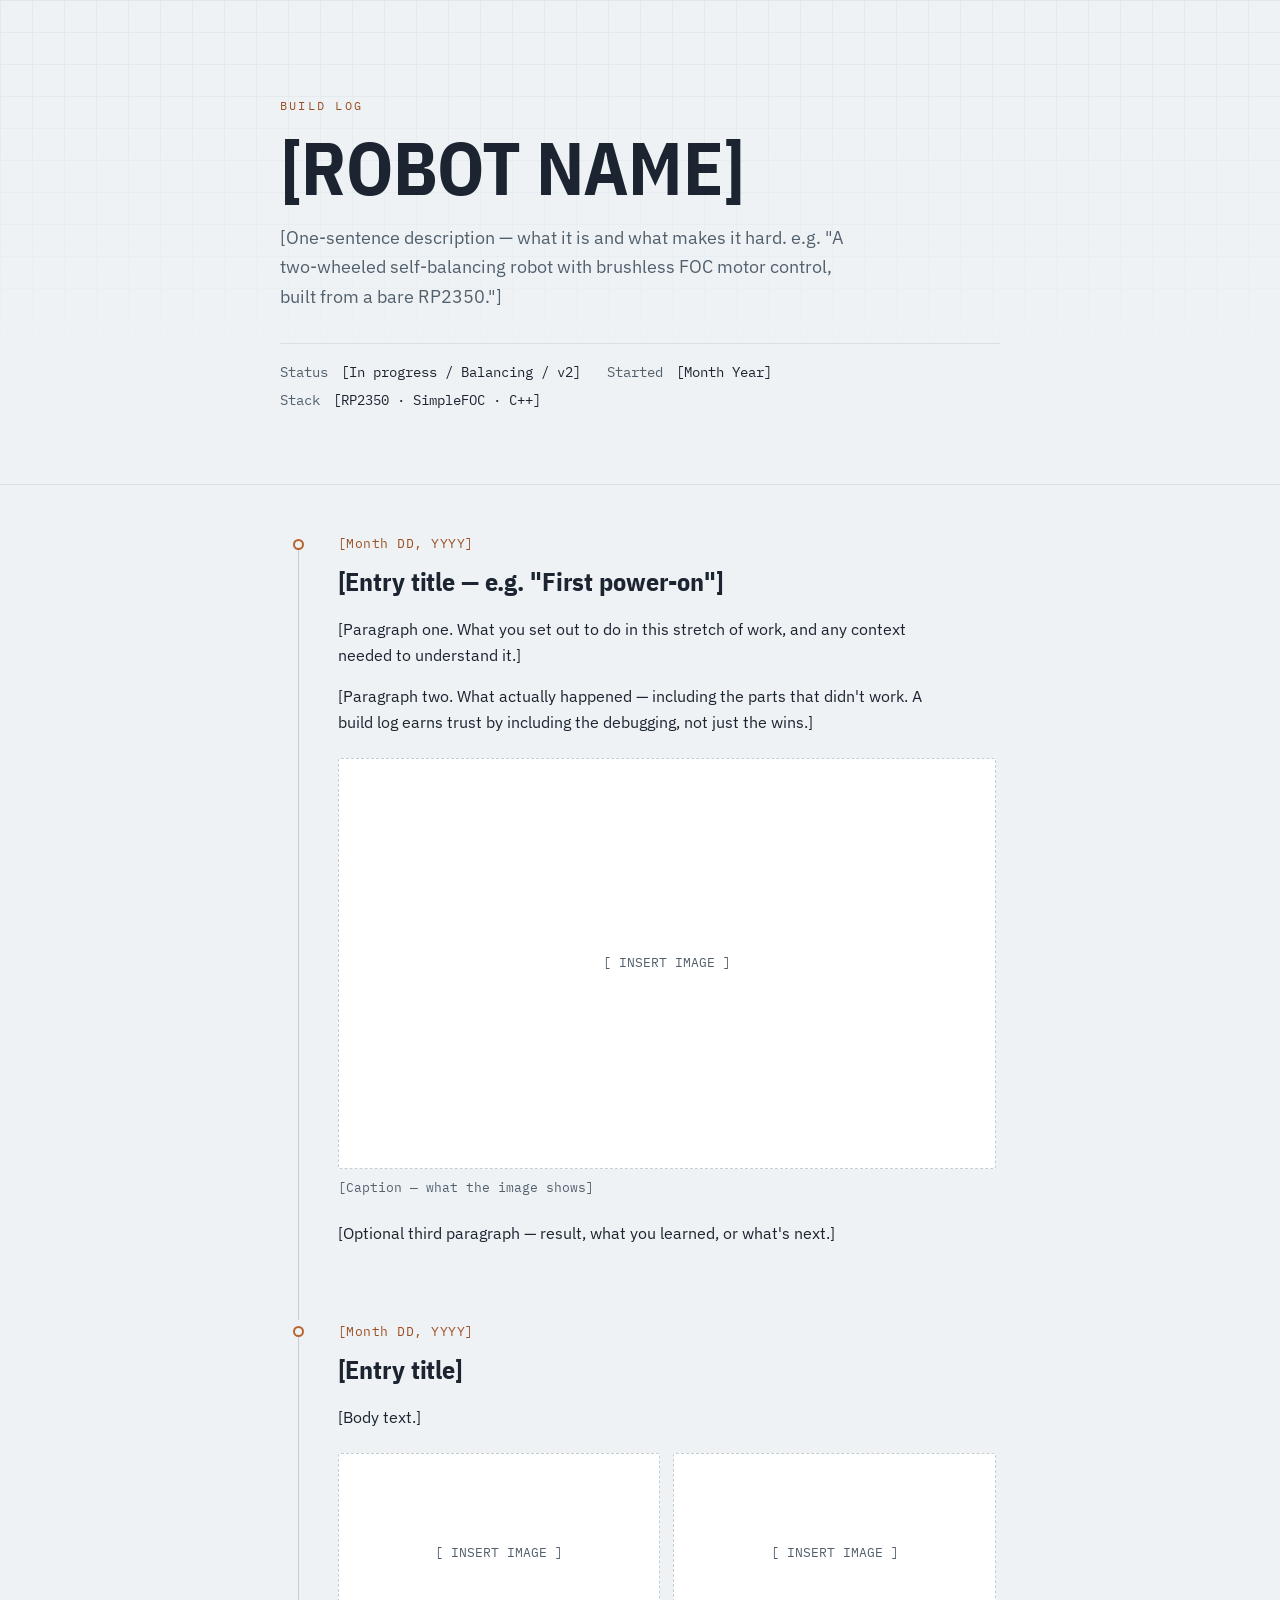
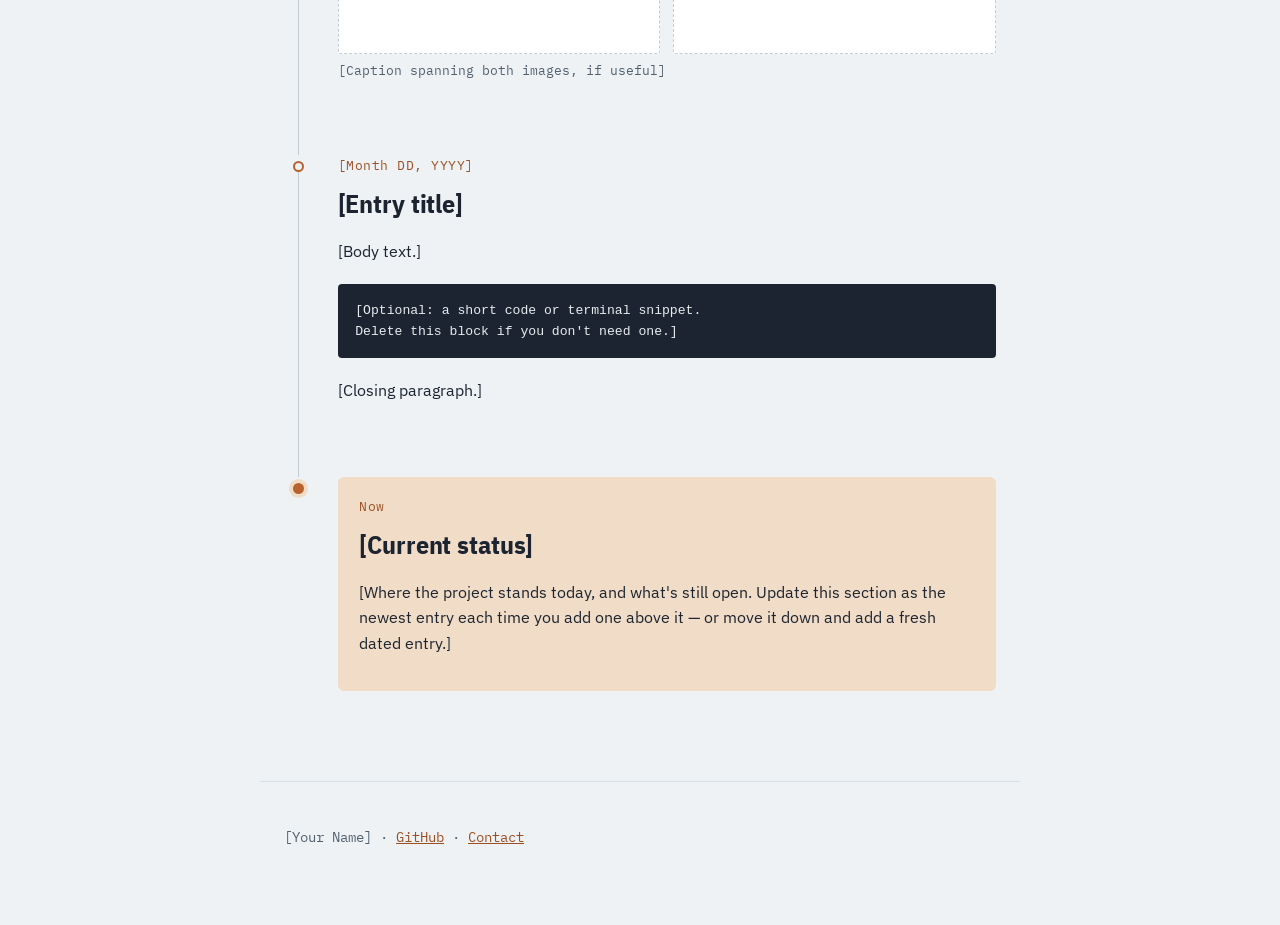
==== index.html @ 58d232af "initial commit" ====
<!DOCTYPE html>
<html lang="en">
<head>
<meta charset="UTF-8">
<meta name="viewport" content="width=device-width, initial-scale=1.0">
<title>[Robot Name] — Build Log</title>
<meta name="description" content="A build log of [Robot Name], a [one-line description of the robot].">
<link rel="preconnect" href="https://fonts.googleapis.com">
<link rel="preconnect" href="https://fonts.gstatic.com" crossorigin>
<link href="https://fonts.googleapis.com/css2?family=IBM+Plex+Mono:wght@400;500;600&family=IBM+Plex+Sans:wght@400;500;600;700&family=IBM+Plex+Sans+Condensed:wght@600;700&display=swap" rel="stylesheet">
<link rel="stylesheet" href="style.css">
</head>
<body>

  <header class="hero">
    <div class="hero-grid" aria-hidden="true"></div>
    <div class="hero-inner">
      <p class="eyebrow">build log</p>
      <h1 class="hero-title">[ROBOT NAME]</h1>
      <p class="hero-sub">[One-sentence description — what it is and what makes it hard. e.g. "A two-wheeled self-balancing robot with brushless FOC motor control, built from a bare RP2350."]</p>
      <div class="hero-meta">
        <span><span class="meta-label">Status</span> [In progress / Balancing / v2]</span>
        <span><span class="meta-label">Started</span> [Month Year]</span>
        <span><span class="meta-label">Stack</span> [RP2350 · SimpleFOC · C++]</span>
      </div>
    </div>
  </header>

  <main class="timeline" id="log">

    <!-- ============================================= -->
    <!-- ENTRY TEMPLATE — copy this whole <section> block
         for each new log entry, then edit the contents. -->
    <!-- ============================================= -->

    <section class="entry">
      <div class="entry-rail" aria-hidden="true">
        <span class="entry-node"></span>
      </div>
      <div class="entry-body">
        <p class="entry-date">[Month DD, YYYY]</p>
        <h2 class="entry-title">[Entry title — e.g. "First power-on"]</h2>

        <div class="entry-text">
          <p>[Paragraph one. What you set out to do in this stretch of work, and any context needed to understand it.]</p>
          <p>[Paragraph two. What actually happened — including the parts that didn't work. A build log earns trust by including the debugging, not just the wins.]</p>
        </div>

        <figure class="entry-figure">
          <div class="img-placeholder">[ INSERT IMAGE ]</div>
          <figcaption>[Caption — what the image shows]</figcaption>
        </figure>

        <div class="entry-text">
          <p>[Optional third paragraph — result, what you learned, or what's next.]</p>
        </div>
      </div>
    </section>

    <section class="entry">
      <div class="entry-rail" aria-hidden="true">
        <span class="entry-node"></span>
      </div>
      <div class="entry-body">
        <p class="entry-date">[Month DD, YYYY]</p>
        <h2 class="entry-title">[Entry title]</h2>

        <div class="entry-text">
          <p>[Body text.]</p>
        </div>

        <figure class="entry-figure entry-figure-pair">
          <div class="img-placeholder">[ INSERT IMAGE ]</div>
          <div class="img-placeholder">[ INSERT IMAGE ]</div>
        </figure>
        <p class="pair-caption">[Caption spanning both images, if useful]</p>
      </div>
    </section>

    <section class="entry">
      <div class="entry-rail" aria-hidden="true">
        <span class="entry-node"></span>
      </div>
      <div class="entry-body">
        <p class="entry-date">[Month DD, YYYY]</p>
        <h2 class="entry-title">[Entry title]</h2>

        <div class="entry-text">
          <p>[Body text.]</p>
        </div>

        <pre class="entry-code"><code>[Optional: a short code or terminal snippet.
Delete this block if you don't need one.]</code></pre>

        <div class="entry-text">
          <p>[Closing paragraph.]</p>
        </div>
      </div>
    </section>

    <!-- ===== end of entry template — add more sections above this line ===== -->

    <section class="entry entry-current">
      <div class="entry-rail" aria-hidden="true">
        <span class="entry-node entry-node-current"></span>
      </div>
      <div class="entry-body">
        <p class="entry-date">Now</p>
        <h2 class="entry-title">[Current status]</h2>
        <div class="entry-text">
          <p>[Where the project stands today, and what's still open. Update this section as the newest entry each time you add one above it — or move it down and add a fresh dated entry.]</p>
        </div>
      </div>
    </section>

  </main>

  <footer class="site-footer">
    <p>[Your Name] · <a href="https://github.com/[yourusername]">GitHub</a> · <a href="mailto:you@email.com">Contact</a></p>
  </footer>
</body>
</html>
---- style.css ----
/* ---------- tokens ---------- */
:root {
  --paper: #EEF2F5;
  --paper-line: #D7E0E6;
  --ink: #1B2430;
  --ink-soft: #52606D;
  --copper: #B8632F;
  --copper-strong: #9C4F22;
  --copper-tint: #F1DCC7;
  --rail: #C3CDD4;
  --white: #FFFFFF;

  --font-mono: 'IBM Plex Mono', ui-monospace, monospace;
  --font-sans: 'IBM Plex Sans', -apple-system, sans-serif;
  --font-display: 'IBM Plex Sans Condensed', 'IBM Plex Sans', sans-serif;
}

* { box-sizing: border-box; }

html { scroll-behavior: smooth; }

body {
  margin: 0;
  background: var(--paper);
  color: var(--ink);
  font-family: var(--font-sans);
  line-height: 1.6;
  -webkit-font-smoothing: antialiased;
}

a { color: var(--copper-strong); }
a:hover { color: var(--copper); }
a:focus-visible, button:focus-visible {
  outline: 2px solid var(--copper);
  outline-offset: 2px;
}

/* ---------- hero ---------- */

.hero {
  position: relative;
  padding: 6rem 1.5rem 4.5rem;
  overflow: hidden;
  border-bottom: 1px solid var(--paper-line);
}

.hero-grid {
  position: absolute;
  inset: 0;
  background-image:
    linear-gradient(var(--paper-line) 1px, transparent 1px),
    linear-gradient(90deg, var(--paper-line) 1px, transparent 1px);
  background-size: 32px 32px;
  opacity: 0.55;
  mask-image: linear-gradient(to bottom, black, transparent 85%);
}

.hero-inner {
  position: relative;
  max-width: 720px;
  margin: 0 auto;
}

.eyebrow {
  font-family: var(--font-mono);
  font-size: 0.78rem;
  letter-spacing: 0.18em;
  text-transform: uppercase;
  color: var(--copper-strong);
  margin: 0 0 0.9rem;
}

.hero-title {
  font-family: var(--font-display);
  font-weight: 700;
  font-size: clamp(2.6rem, 7vw, 4.6rem);
  letter-spacing: -0.01em;
  line-height: 1.02;
  margin: 0 0 1.1rem;
}

.hero-sub {
  font-size: 1.15rem;
  color: var(--ink-soft);
  max-width: 52ch;
  margin: 0 0 2rem;
}

.hero-meta {
  display: flex;
  flex-wrap: wrap;
  gap: 0.4rem 1.6rem;
  font-family: var(--font-mono);
  font-size: 0.85rem;
  color: var(--ink);
  border-top: 1px solid var(--paper-line);
  padding-top: 1.1rem;
}

.meta-label {
  color: var(--ink-soft);
  margin-right: 0.4em;
}

/* ---------- timeline ---------- */

.timeline {
  max-width: 760px;
  margin: 0 auto;
  padding: 3rem 1.5rem 2rem;
  position: relative;
}

.entry {
  position: relative;
  display: grid;
  grid-template-columns: 28px 1fr;
  gap: 0 1.6rem;
  padding-bottom: 3.6rem;
}

.entry-rail {
  position: relative;
  display: flex;
  justify-content: center;
}

.entry-rail::before {
  content: "";
  position: absolute;
  top: 8px;
  bottom: -3.6rem;
  width: 1px;
  background: var(--rail);
}

.entry:last-of-type .entry-rail::before {
  display: none;
}

.entry-node {
  width: 11px;
  height: 11px;
  border-radius: 50%;
  background: var(--paper);
  border: 2px solid var(--copper);
  margin-top: 6px;
  z-index: 1;
}

.entry-node-current {
  background: var(--copper);
  box-shadow: 0 0 0 4px var(--copper-tint);
}

.entry-date {
  font-family: var(--font-mono);
  font-size: 0.8rem;
  color: var(--copper-strong);
  letter-spacing: 0.04em;
  margin: 0.1rem 0 0.35rem;
}

.entry-title {
  font-family: var(--font-display);
  font-weight: 700;
  font-size: 1.65rem;
  margin: 0 0 0.9rem;
  letter-spacing: -0.005em;
}

.entry-text p {
  margin: 0 0 1rem;
  color: var(--ink);
  max-width: 62ch;
}

.entry-figure {
  margin: 1.4rem 0;
}

.entry-figure-pair {
  display: grid;
  grid-template-columns: 1fr 1fr;
  gap: 0.8rem;
  margin-bottom: 0.4rem;
}

.pair-caption {
  font-family: var(--font-mono);
  font-size: 0.8rem;
  color: var(--ink-soft);
  margin: 0 0 1rem;
}

.img-placeholder {
  aspect-ratio: 16 / 10;
  border: 1px dashed var(--rail);
  background: var(--white);
  color: var(--ink-soft);
  display: flex;
  align-items: center;
  justify-content: center;
  font-family: var(--font-mono);
  font-size: 0.8rem;
  border-radius: 3px;
}

figcaption {
  font-family: var(--font-mono);
  font-size: 0.8rem;
  color: var(--ink-soft);
  margin-top: 0.55rem;
}

.entry-code {
  background: var(--ink);
  color: #E8ECEF;
  font-family: var(--font-mono);
  font-size: 0.82rem;
  line-height: 1.55;
  padding: 1rem 1.1rem;
  border-radius: 4px;
  overflow-x: auto;
  margin: 1.2rem 0;
}

/* current/status entry gets a light highlight */
.entry-current .entry-body {
  background: var(--copper-tint);
  border: 1px solid var(--copper-tint);
  border-radius: 6px;
  padding: 1.1rem 1.3rem;
}

.entry-current .entry-title { margin-top: 0; }

/* ---------- footer ---------- */

.site-footer {
  max-width: 760px;
  margin: 0 auto;
  padding: 2rem 1.5rem 4rem;
  font-family: var(--font-mono);
  font-size: 0.85rem;
  color: var(--ink-soft);
  border-top: 1px solid var(--paper-line);
}

/* ---------- responsive ---------- */

@media (max-width: 560px) {
  .hero { padding: 4rem 1.25rem 3rem; }
  .entry { grid-template-columns: 18px 1fr; gap: 0 1rem; }
  .entry-figure-pair { grid-template-columns: 1fr; }
}

/* ---------- reduced motion ---------- */

@media (prefers-reduced-motion: reduce) {
  html { scroll-behavior: auto; }
}
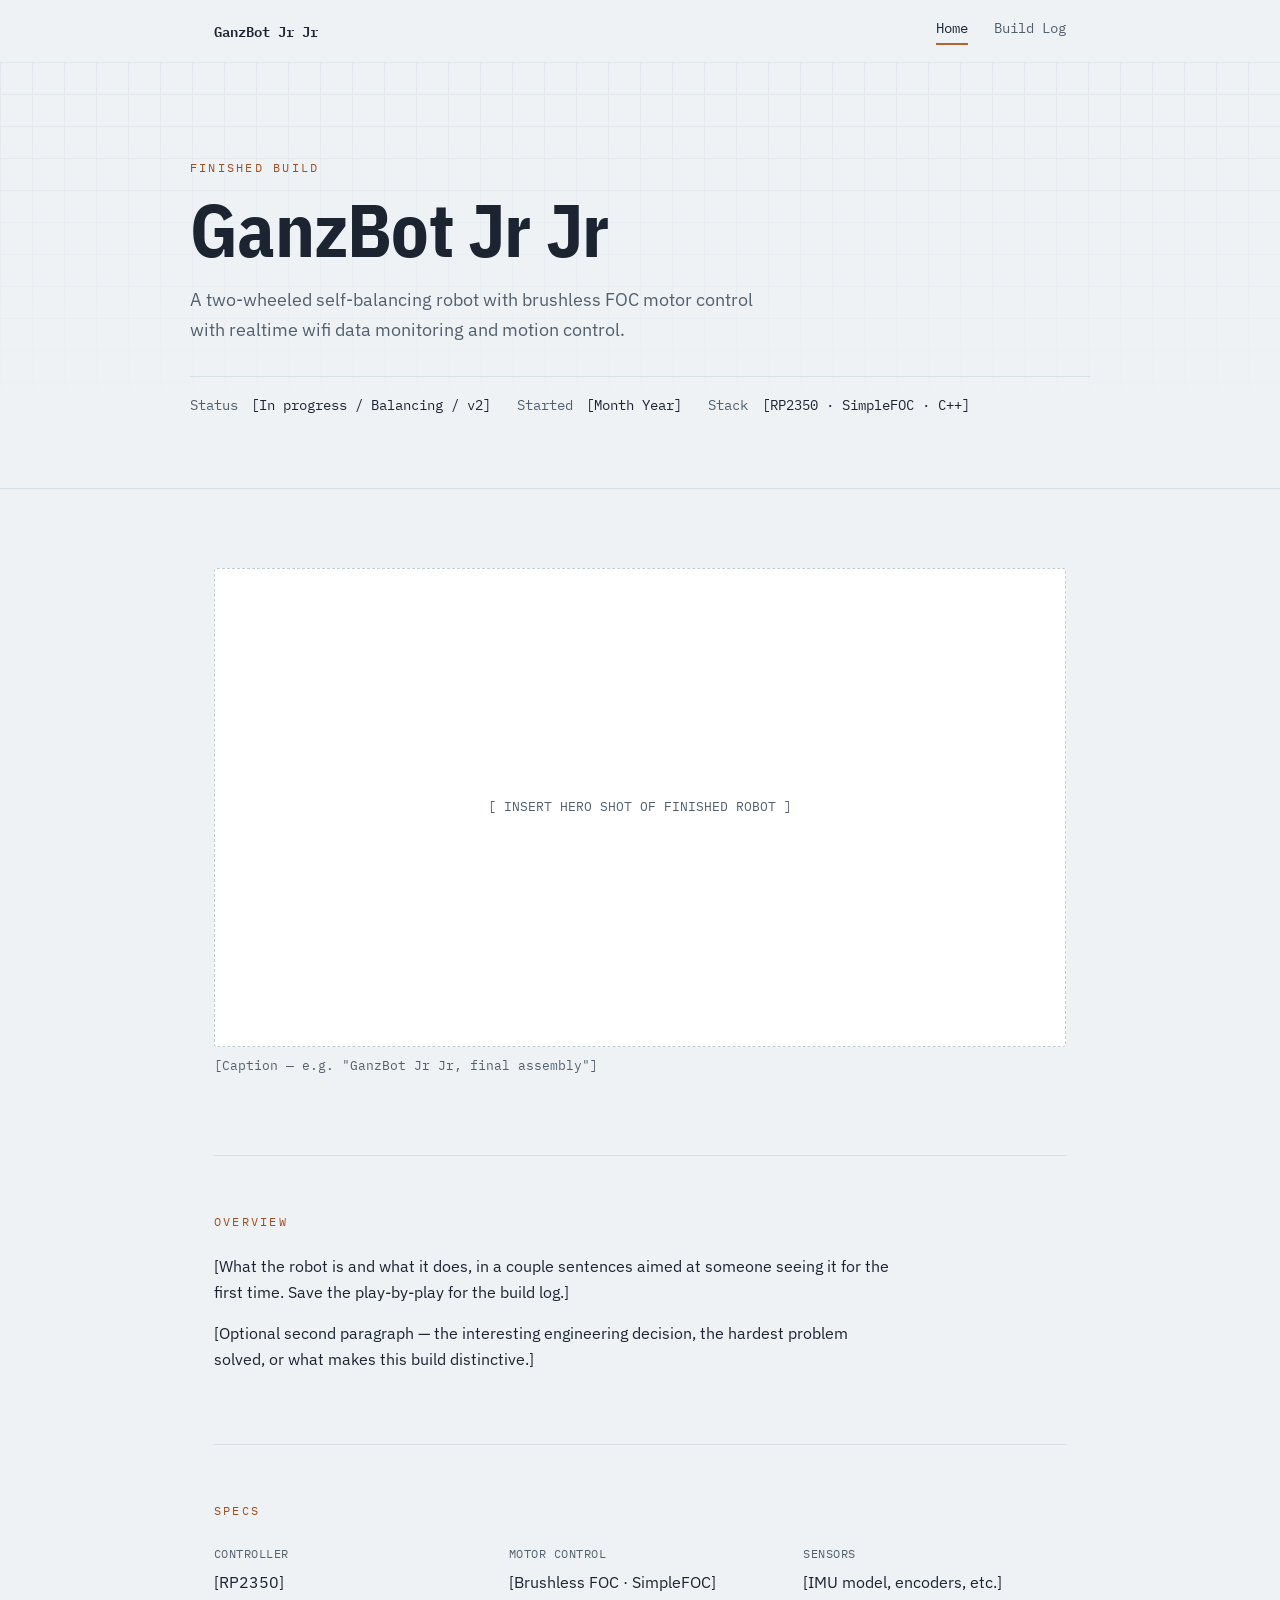
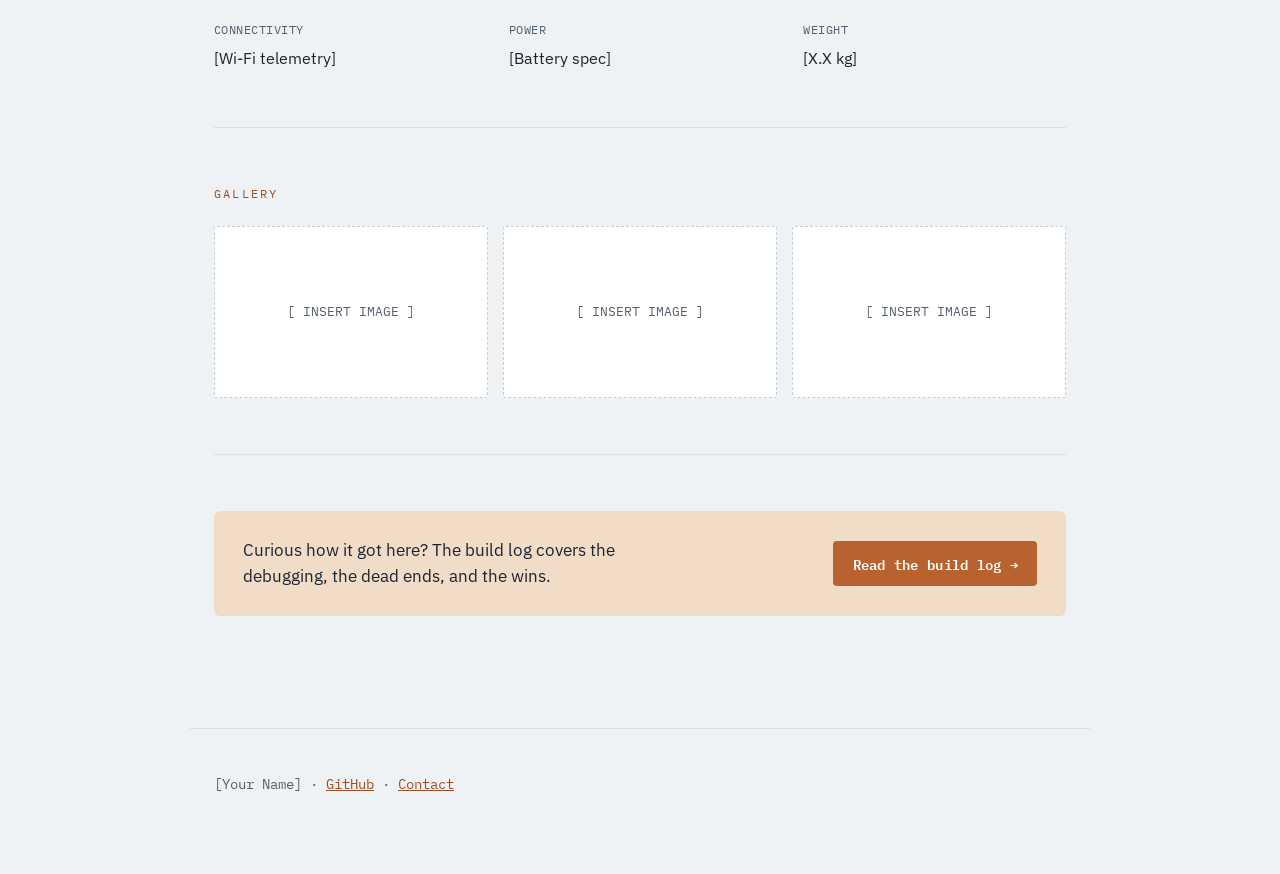
==== commit 87d9e6d5: "two pages" ====
--- a/index.html
+++ b/index.html
@@ -3,8 +3,8 @@
 <head>
 <meta charset="UTF-8">
 <meta name="viewport" content="width=device-width, initial-scale=1.0">
-<title>[Robot Name] — Build Log</title>
-<meta name="description" content="A build log of [Robot Name], a [one-line description of the robot].">
+<title>GanzBot Jr Jr — Portfolio</title>
+<meta name="description" content="GanzBot, a two-wheeled self balancing robot.">
 <link rel="preconnect" href="https://fonts.googleapis.com">
 <link rel="preconnect" href="https://fonts.gstatic.com" crossorigin>
 <link href="https://fonts.googleapis.com/css2?family=IBM+Plex+Mono:wght@400;500;600&family=IBM+Plex+Sans:wght@400;500;600;700&family=IBM+Plex+Sans+Condensed:wght@600;700&display=swap" rel="stylesheet">
@@ -12,12 +12,20 @@
 </head>
 <body>
 
+  <nav class="site-nav">
+    <a class="site-nav-brand" href="index.html">GanzBot Jr Jr</a>
+    <div class="site-nav-links">
+      <a href="index.html" aria-current="page">Home</a>
+      <a href="build-log.html">Build Log</a>
+    </div>
+  </nav>
+
   <header class="hero">
     <div class="hero-grid" aria-hidden="true"></div>
     <div class="hero-inner">
-      <p class="eyebrow">build log</p>
-      <h1 class="hero-title">[ROBOT NAME]</h1>
-      <p class="hero-sub">[One-sentence description — what it is and what makes it hard. e.g. "A two-wheeled self-balancing robot with brushless FOC motor control, built from a bare RP2350."]</p>
+      <p class="eyebrow">finished build</p>
+      <h1 class="hero-title">GanzBot Jr Jr</h1>
+      <p class="hero-sub">A two-wheeled self-balancing robot with brushless FOC motor control with realtime wifi data monitoring and motion control.</p>
       <div class="hero-meta">
         <span><span class="meta-label">Status</span> [In progress / Balancing / v2]</span>
         <span><span class="meta-label">Started</span> [Month Year]</span>
@@ -26,90 +34,66 @@
     </div>
   </header>
 
-  <main class="timeline" id="log">
+  <main class="showcase">
 
-    <!-- ============================================= -->
-    <!-- ENTRY TEMPLATE — copy this whole <section> block
-         for each new log entry, then edit the contents. -->
-    <!-- ============================================= -->
+    <section class="showcase-section">
+      <figure class="entry-figure">
+        <div class="img-placeholder showcase-hero-figure">[ INSERT HERO SHOT OF FINISHED ROBOT ]</div>
+        <figcaption>[Caption — e.g. "GanzBot Jr Jr, final assembly"]</figcaption>
+      </figure>
+    </section>
 
-    <section class="entry">
-      <div class="entry-rail" aria-hidden="true">
-        <span class="entry-node"></span>
-      </div>
-      <div class="entry-body">
-        <p class="entry-date">[Month DD, YYYY]</p>
-        <h2 class="entry-title">[Entry title — e.g. "First power-on"]</h2>
-
-        <div class="entry-text">
-          <p>[Paragraph one. What you set out to do in this stretch of work, and any context needed to understand it.]</p>
-          <p>[Paragraph two. What actually happened — including the parts that didn't work. A build log earns trust by including the debugging, not just the wins.]</p>
-        </div>
-
-        <figure class="entry-figure">
-          <div class="img-placeholder">[ INSERT IMAGE ]</div>
-          <figcaption>[Caption — what the image shows]</figcaption>
-        </figure>
-
-        <div class="entry-text">
-          <p>[Optional third paragraph — result, what you learned, or what's next.]</p>
-        </div>
+    <section class="showcase-section">
+      <p class="showcase-heading">Overview</p>
+      <div class="entry-text">
+        <p>[What the robot is and what it does, in a couple sentences aimed at someone seeing it for the first time. Save the play-by-play for the build log.]</p>
+        <p>[Optional second paragraph — the interesting engineering decision, the hardest problem solved, or what makes this build distinctive.]</p>
       </div>
     </section>
 
-    <section class="entry">
-      <div class="entry-rail" aria-hidden="true">
-        <span class="entry-node"></span>
-      </div>
-      <div class="entry-body">
-        <p class="entry-date">[Month DD, YYYY]</p>
-        <h2 class="entry-title">[Entry title]</h2>
+    <section class="showcase-section">
+      <p class="showcase-heading">Specs</p>
+      <dl class="specs-grid">
+        <div>
+          <dt>Controller</dt>
+          <dd>[RP2350]</dd>
+        </div>
+        <div>
+          <dt>Motor control</dt>
+          <dd>[Brushless FOC · SimpleFOC]</dd>
+        </div>
+        <div>
+          <dt>Sensors</dt>
+          <dd>[IMU model, encoders, etc.]</dd>
+        </div>
+        <div>
+          <dt>Connectivity</dt>
+          <dd>[Wi-Fi telemetry]</dd>
+        </div>
+        <div>
+          <dt>Power</dt>
+          <dd>[Battery spec]</dd>
+        </div>
+        <div>
+          <dt>Weight</dt>
+          <dd>[X.X kg]</dd>
+        </div>
+      </dl>
+    </section>
 
-        <div class="entry-text">
-          <p>[Body text.]</p>
-        </div>
-
-        <figure class="entry-figure entry-figure-pair">
-          <div class="img-placeholder">[ INSERT IMAGE ]</div>
-          <div class="img-placeholder">[ INSERT IMAGE ]</div>
-        </figure>
-        <p class="pair-caption">[Caption spanning both images, if useful]</p>
+    <section class="showcase-section">
+      <p class="showcase-heading">Gallery</p>
+      <div class="gallery-grid">
+        <div class="img-placeholder">[ INSERT IMAGE ]</div>
+        <div class="img-placeholder">[ INSERT IMAGE ]</div>
+        <div class="img-placeholder">[ INSERT IMAGE ]</div>
       </div>
     </section>
 
-    <section class="entry">
-      <div class="entry-rail" aria-hidden="true">
-        <span class="entry-node"></span>
-      </div>
-      <div class="entry-body">
-        <p class="entry-date">[Month DD, YYYY]</p>
-        <h2 class="entry-title">[Entry title]</h2>
-
-        <div class="entry-text">
-          <p>[Body text.]</p>
-        </div>
-
-        <pre class="entry-code"><code>[Optional: a short code or terminal snippet.
-Delete this block if you don't need one.]</code></pre>
-
-        <div class="entry-text">
-          <p>[Closing paragraph.]</p>
-        </div>
-      </div>
-    </section>
-
-    <!-- ===== end of entry template — add more sections above this line ===== -->
-
-    <section class="entry entry-current">
-      <div class="entry-rail" aria-hidden="true">
-        <span class="entry-node entry-node-current"></span>
-      </div>
-      <div class="entry-body">
-        <p class="entry-date">Now</p>
-        <h2 class="entry-title">[Current status]</h2>
-        <div class="entry-text">
-          <p>[Where the project stands today, and what's still open. Update this section as the newest entry each time you add one above it — or move it down and add a fresh dated entry.]</p>
-        </div>
+    <section class="showcase-section">
+      <div class="showcase-cta">
+        <p>Curious how it got here? The build log covers the debugging, the dead ends, and the wins.</p>
+        <a class="cta-button" href="build-log.html">Read the build log →</a>
       </div>
     </section>
 
--- a/style.css
+++ b/style.css
@@ -35,6 +35,45 @@
   outline-offset: 2px;
 }
 
+/* ---------- site nav ---------- */
+
+.site-nav {
+  display: flex;
+  justify-content: space-between;
+  align-items: center;
+  max-width: 900px;
+  margin: 0 auto;
+  padding: 1.1rem 1.5rem;
+  font-family: var(--font-mono);
+  font-size: 0.85rem;
+}
+
+.site-nav-brand {
+  color: var(--ink);
+  font-weight: 600;
+  text-decoration: none;
+}
+.site-nav-brand:hover { color: var(--copper); }
+
+.site-nav-links {
+  display: flex;
+  gap: 1.6rem;
+}
+
+.site-nav-links a {
+  color: var(--ink-soft);
+  text-decoration: none;
+  padding-bottom: 0.2rem;
+  border-bottom: 2px solid transparent;
+}
+
+.site-nav-links a:hover { color: var(--ink); }
+
+.site-nav-links a[aria-current="page"] {
+  color: var(--ink);
+  border-bottom-color: var(--copper);
+}
+
 /* ---------- hero ---------- */
 
 .hero {
@@ -57,7 +96,7 @@
 
 .hero-inner {
   position: relative;
-  max-width: 720px;
+  max-width: 900px;
   margin: 0 auto;
 }
 
@@ -102,10 +141,108 @@
   margin-right: 0.4em;
 }
 
+/* ---------- showcase (landing page) ---------- */
+
+.showcase {
+  max-width: 900px;
+  margin: 0 auto;
+  padding: 3.5rem 1.5rem;
+}
+
+.showcase-section {
+  padding-bottom: 3.5rem;
+}
+
+.showcase-section + .showcase-section {
+  border-top: 1px solid var(--paper-line);
+  padding-top: 3.5rem;
+}
+
+.showcase-heading {
+  font-family: var(--font-mono);
+  font-size: 0.78rem;
+  letter-spacing: 0.18em;
+  text-transform: uppercase;
+  color: var(--copper-strong);
+  margin: 0 0 1.4rem;
+}
+
+.showcase-section .entry-text p { max-width: 68ch; }
+
+.img-placeholder.showcase-hero-figure {
+  aspect-ratio: 16 / 9;
+}
+
+.specs-grid {
+  display: grid;
+  grid-template-columns: repeat(auto-fill, minmax(200px, 1fr));
+  gap: 1.6rem 2rem;
+  margin: 0;
+}
+
+.specs-grid div { min-width: 0; }
+
+.specs-grid dt {
+  font-family: var(--font-mono);
+  font-size: 0.78rem;
+  letter-spacing: 0.04em;
+  text-transform: uppercase;
+  color: var(--ink-soft);
+  margin-bottom: 0.3rem;
+}
+
+.specs-grid dd {
+  margin: 0;
+  font-size: 1.02rem;
+  color: var(--ink);
+}
+
+.gallery-grid {
+  display: grid;
+  grid-template-columns: repeat(auto-fill, minmax(220px, 1fr));
+  gap: 0.9rem;
+}
+
+.showcase-cta {
+  display: flex;
+  align-items: center;
+  justify-content: space-between;
+  flex-wrap: wrap;
+  gap: 1.2rem;
+  background: var(--copper-tint);
+  border-radius: 6px;
+  padding: 1.6rem 1.8rem;
+}
+
+.showcase-cta p {
+  margin: 0;
+  color: var(--ink);
+  font-size: 1.05rem;
+  max-width: 40ch;
+}
+
+.cta-button {
+  display: inline-flex;
+  align-items: center;
+  gap: 0.5rem;
+  background: var(--copper);
+  color: var(--white);
+  text-decoration: none;
+  font-family: var(--font-mono);
+  font-size: 0.85rem;
+  font-weight: 600;
+  letter-spacing: 0.02em;
+  padding: 0.75rem 1.2rem;
+  border-radius: 4px;
+  white-space: nowrap;
+}
+
+.cta-button:hover { background: var(--copper-strong); color: var(--white); }
+
 /* ---------- timeline ---------- */
 
 .timeline {
-  max-width: 760px;
+  max-width: 900px;
   margin: 0 auto;
   padding: 3rem 1.5rem 2rem;
   position: relative;
@@ -238,7 +375,7 @@
 /* ---------- footer ---------- */
 
 .site-footer {
-  max-width: 760px;
+  max-width: 900px;
   margin: 0 auto;
   padding: 2rem 1.5rem 4rem;
   font-family: var(--font-mono);
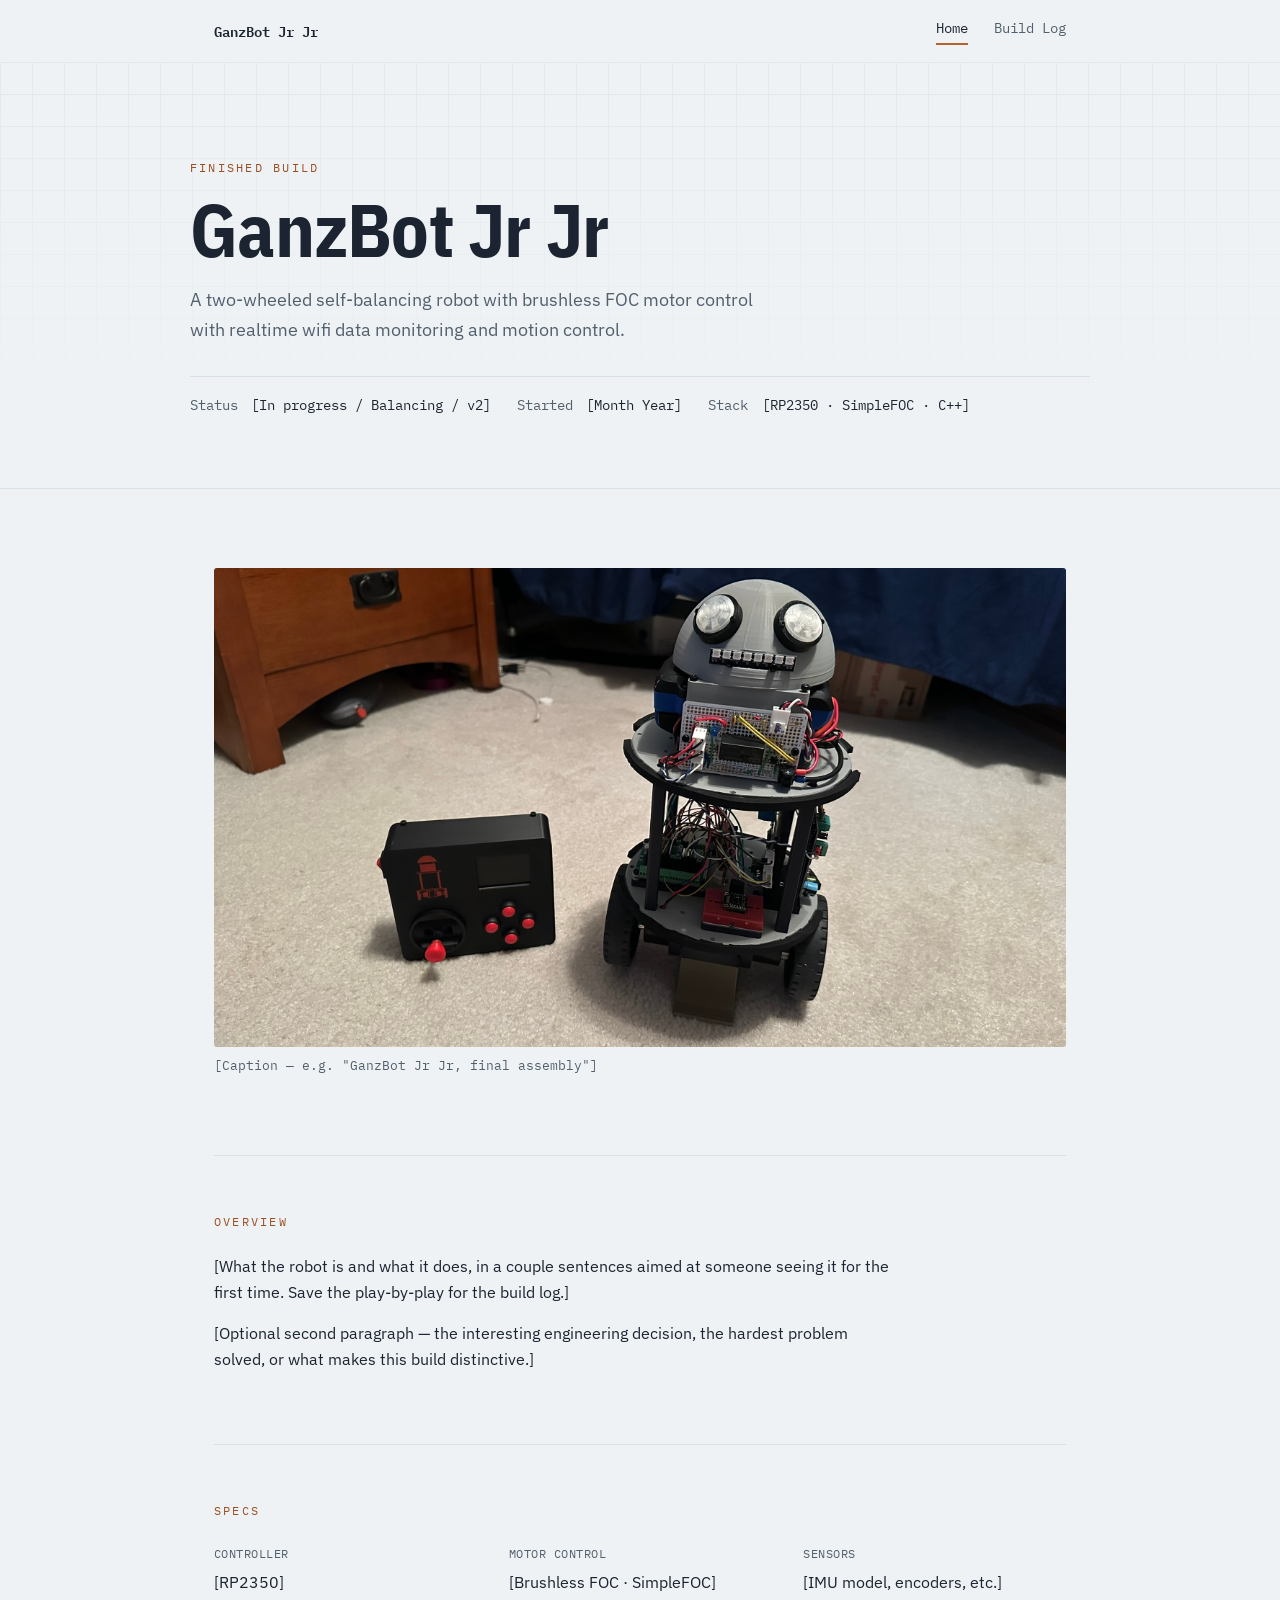
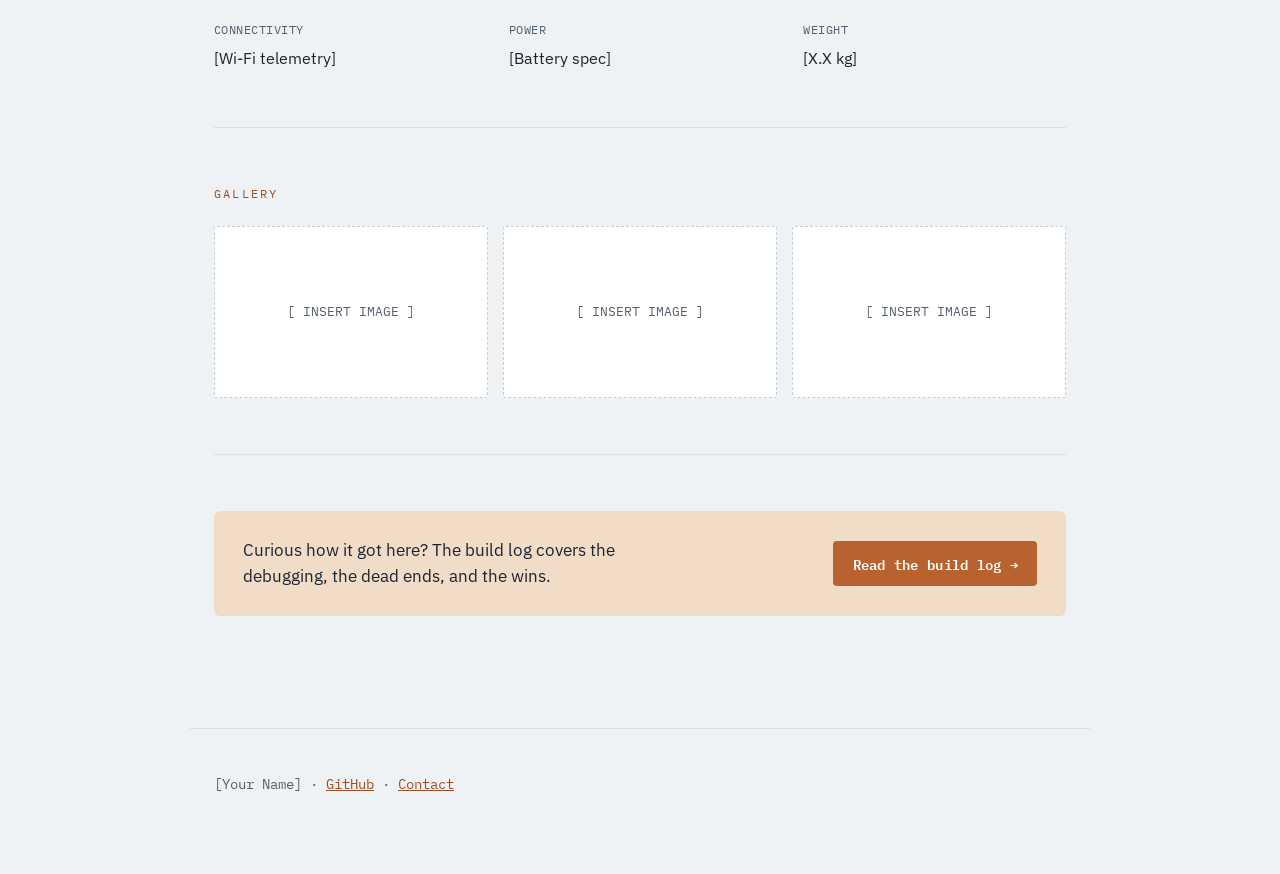
==== commit f35fef1c: "test image" ====
--- a/index.html
+++ b/index.html
@@ -38,7 +38,7 @@
 
     <section class="showcase-section">
       <figure class="entry-figure">
-        <div class="img-placeholder showcase-hero-figure">[ INSERT HERO SHOT OF FINISHED ROBOT ]</div>
+        <img src="images/robot_and_controller.JPEG" alt="[Robot Name] and the wireless controller, finished build" class="showcase-hero-figure">
         <figcaption>[Caption — e.g. "GanzBot Jr Jr, final assembly"]</figcaption>
       </figure>
     </section>
--- a/style.css
+++ b/style.css
@@ -173,6 +173,14 @@
   aspect-ratio: 16 / 9;
 }
 
+img.showcase-hero-figure {
+  display: block;
+  width: 100%;
+  aspect-ratio: 16 / 9;
+  object-fit: cover;
+  border-radius: 3px;
+}
+
 .specs-grid {
   display: grid;
   grid-template-columns: repeat(auto-fill, minmax(200px, 1fr));
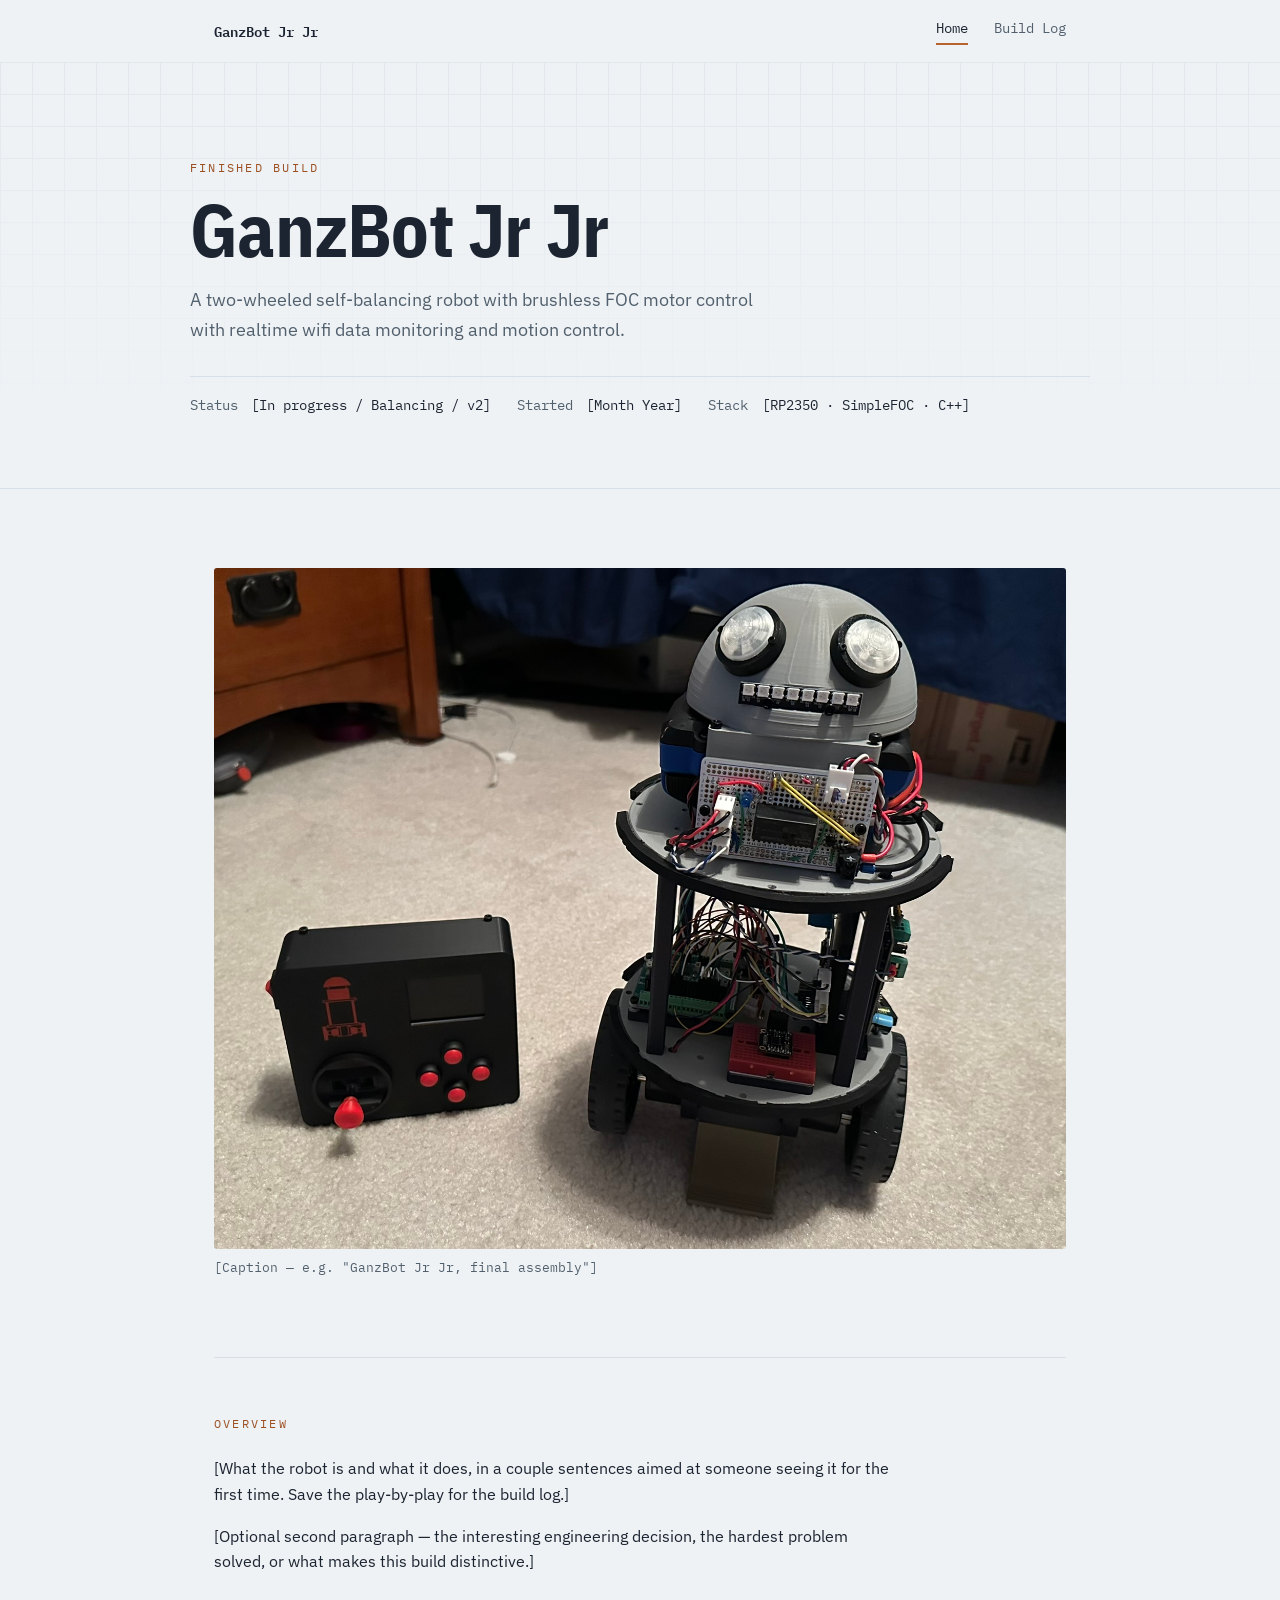
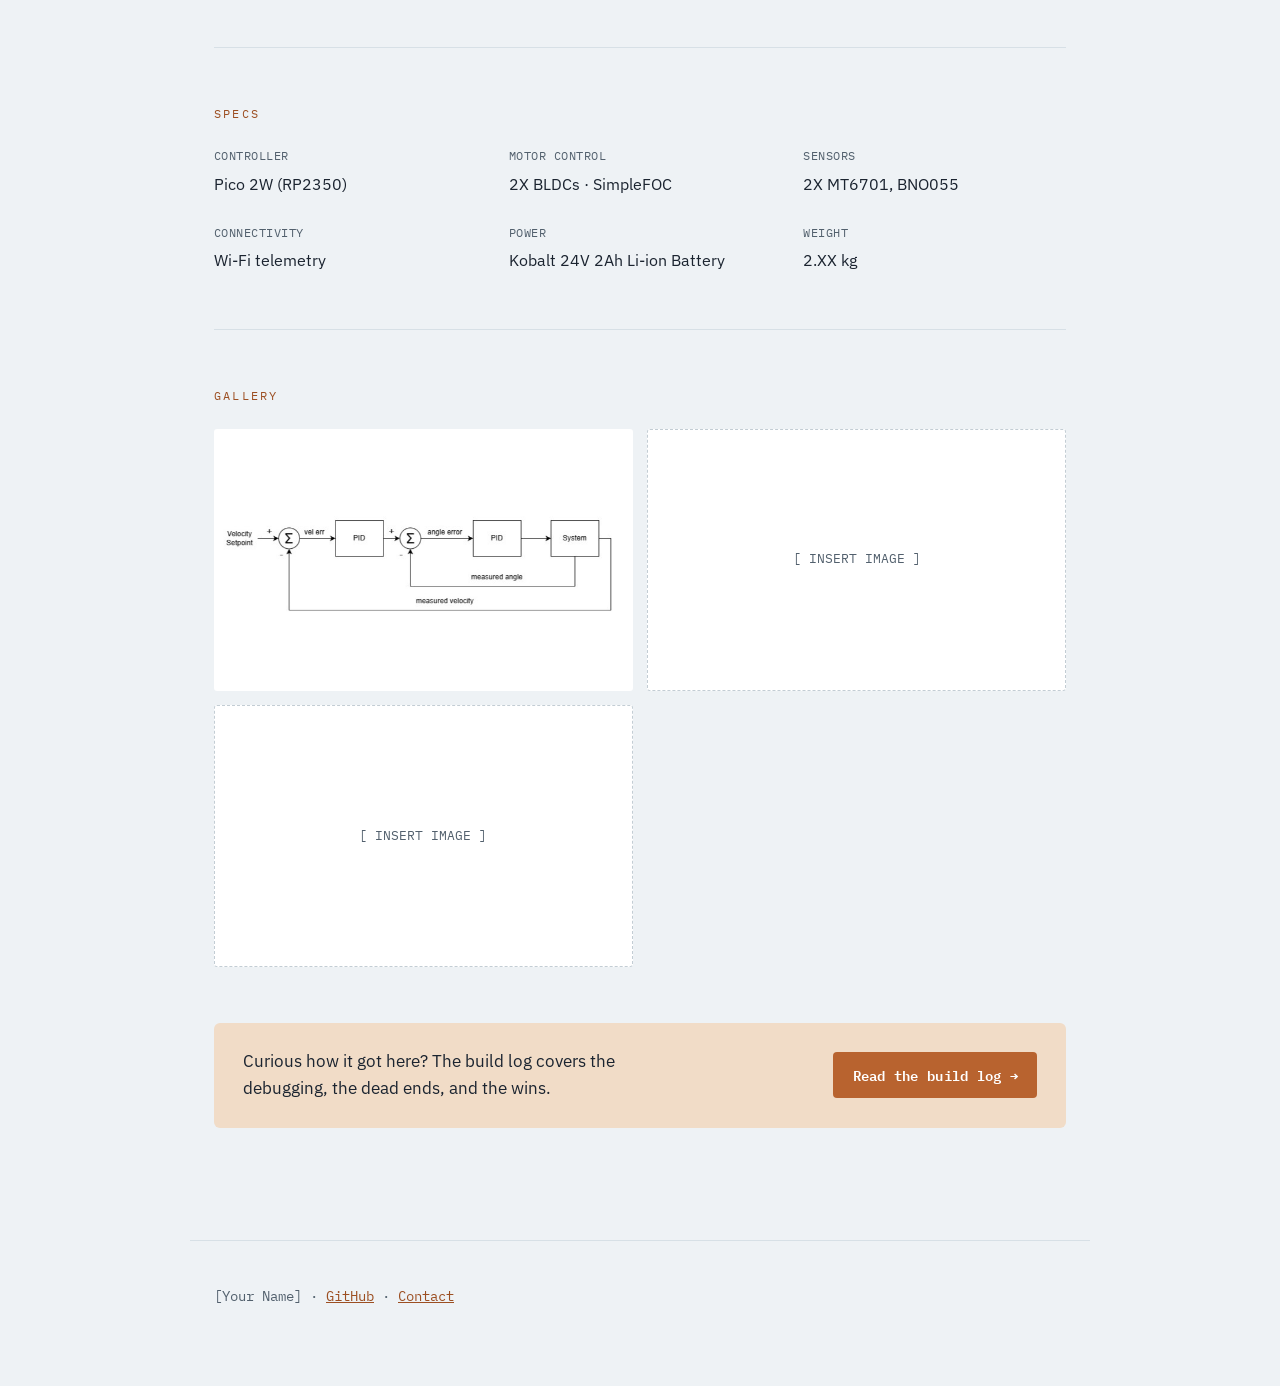
==== commit 7daf530f: "fixed gallery" ====
--- a/index.html
+++ b/index.html
@@ -56,27 +56,27 @@
       <dl class="specs-grid">
         <div>
           <dt>Controller</dt>
-          <dd>[RP2350]</dd>
+          <dd>Pico 2W (RP2350)</dd>
         </div>
         <div>
           <dt>Motor control</dt>
-          <dd>[Brushless FOC · SimpleFOC]</dd>
+          <dd>2X BLDCs · SimpleFOC</dd>
         </div>
         <div>
           <dt>Sensors</dt>
-          <dd>[IMU model, encoders, etc.]</dd>
+          <dd>2X MT6701, BNO055</dd>
         </div>
         <div>
           <dt>Connectivity</dt>
-          <dd>[Wi-Fi telemetry]</dd>
+          <dd>Wi-Fi telemetry</dd>
         </div>
         <div>
           <dt>Power</dt>
-          <dd>[Battery spec]</dd>
+          <dd>Kobalt 24V 2Ah Li-ion Battery</dd>
         </div>
         <div>
           <dt>Weight</dt>
-          <dd>[X.X kg]</dd>
+          <dd>2.XX kg</dd>
         </div>
       </dl>
     </section>
@@ -84,11 +84,17 @@
     <section class="showcase-section">
       <p class="showcase-heading">Gallery</p>
       <div class="gallery-grid">
-        <div class="img-placeholder">[ INSERT IMAGE ]</div>
+        <a href="#gallery-cascadedloop" class="gallery-item">
+          <img src="images/cascadedloop.jpg" alt="control loop block diagram">
+        </a>
         <div class="img-placeholder">[ INSERT IMAGE ]</div>
         <div class="img-placeholder">[ INSERT IMAGE ]</div>
       </div>
     </section>
+
+    <a href="#_" id="gallery-cascadedloop" class="lightbox">
+      <img src="images/cascadedloop.jpg" alt="control loop block diagram">
+    </a>
 
     <section class="showcase-section">
       <div class="showcase-cta">
--- a/style.css
+++ b/style.css
@@ -207,8 +207,48 @@
 
 .gallery-grid {
   display: grid;
-  grid-template-columns: repeat(auto-fill, minmax(220px, 1fr));
+  grid-template-columns: repeat(2, 1fr);
   gap: 0.9rem;
+}
+
+.gallery-grid > * {
+  min-width: 0;
+}
+
+.gallery-item {
+  display: block;
+  border-radius: 3px;
+}
+
+.gallery-item img {
+  display: block;
+  width: 100%;
+  aspect-ratio: 16 / 10;
+  object-fit: cover;
+  border-radius: 3px;
+  cursor: zoom-in;
+}
+
+.lightbox {
+  display: none;
+  position: fixed;
+  inset: 0;
+  align-items: center;
+  justify-content: center;
+  padding: 3rem 1.5rem;
+  background: rgba(20, 24, 30, 0.9);
+  cursor: zoom-out;
+  z-index: 100;
+}
+
+.lightbox:target {
+  display: flex;
+}
+
+.lightbox img {
+  max-width: 100%;
+  max-height: 100%;
+  border-radius: 4px;
 }
 
 .showcase-cta {
@@ -317,7 +357,6 @@
 .entry-text p {
   margin: 0 0 1rem;
   color: var(--ink);
-  max-width: 62ch;
 }
 
 .entry-figure {
@@ -336,6 +375,18 @@
   font-size: 0.8rem;
   color: var(--ink-soft);
   margin: 0 0 1rem;
+}
+
+.entry-figure img {
+  display: block;
+  width: 100%;
+  aspect-ratio: 5 / 4;
+  object-fit: cover;
+  border-radius: 3px;
+}
+
+.entry-figure .img-placeholder {
+  aspect-ratio: 5 / 4;
 }
 
 .img-placeholder {
@@ -398,6 +449,7 @@
   .hero { padding: 4rem 1.25rem 3rem; }
   .entry { grid-template-columns: 18px 1fr; gap: 0 1rem; }
   .entry-figure-pair { grid-template-columns: 1fr; }
+  .gallery-grid { grid-template-columns: 1fr; }
 }
 
 /* ---------- reduced motion ---------- */
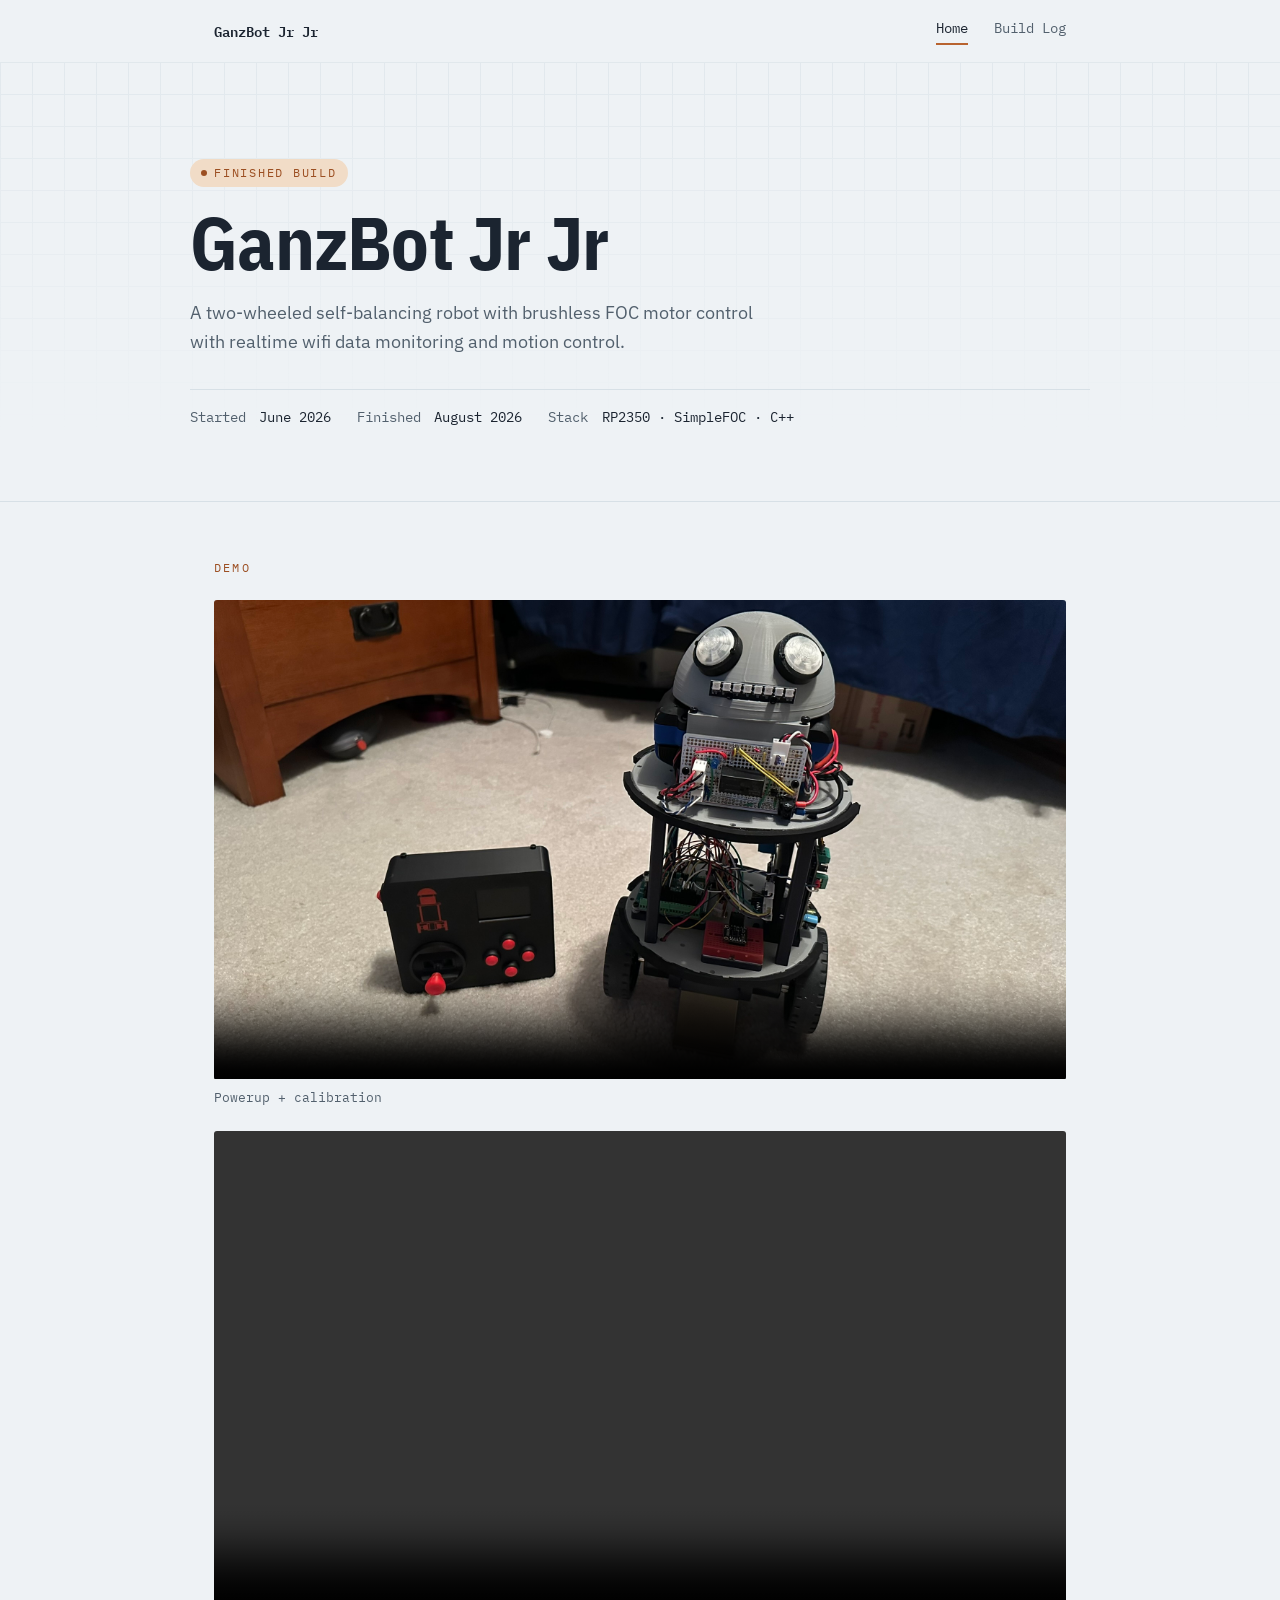
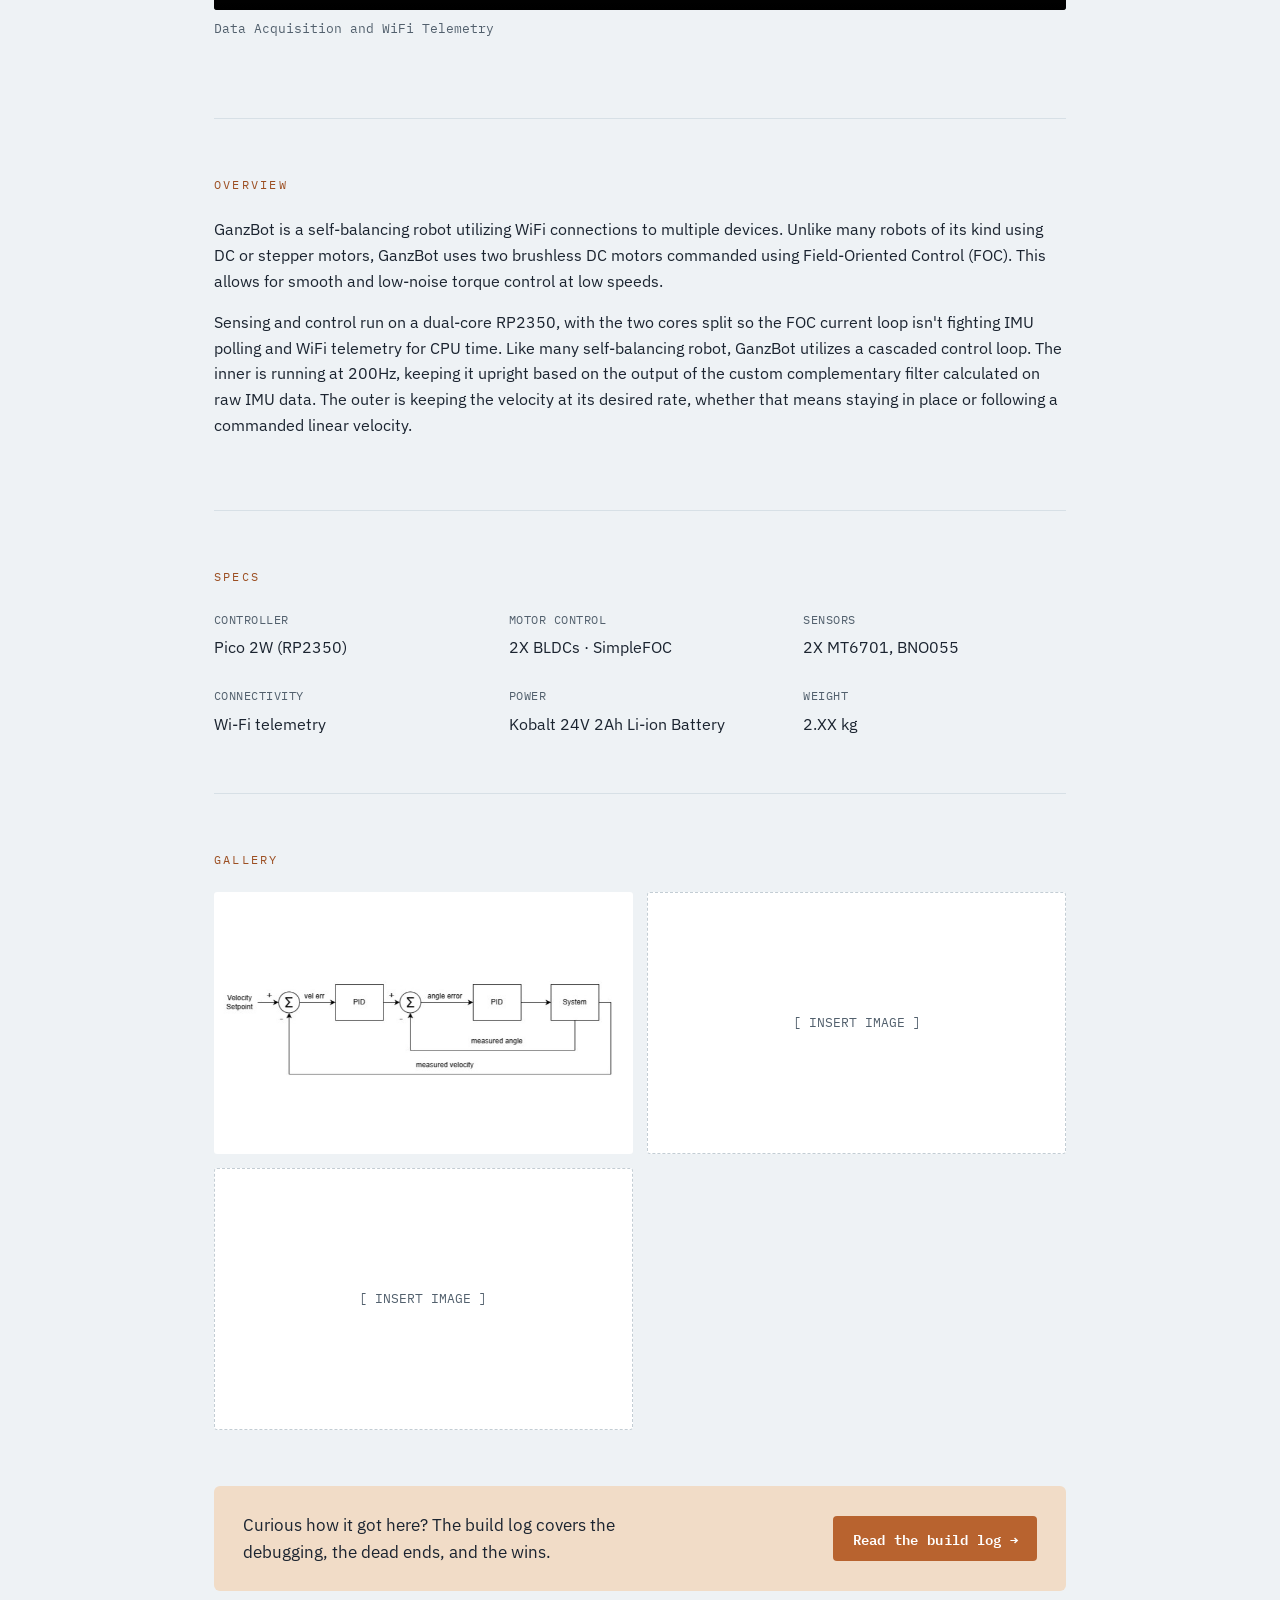
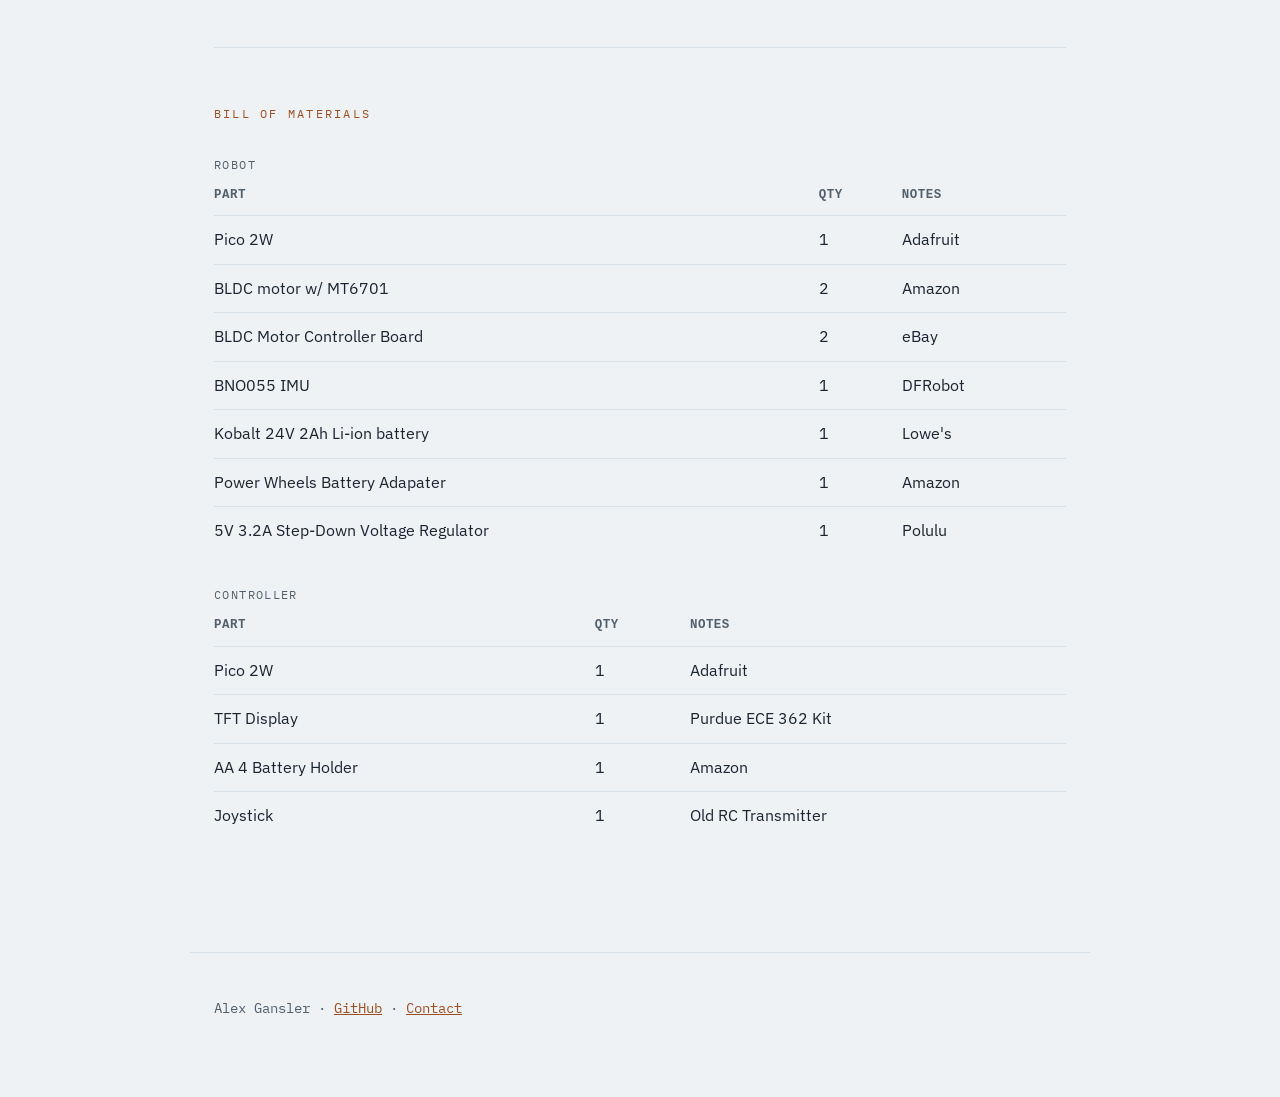
==== commit 132c3eef: "home page updates" ====
--- a/index.html
+++ b/index.html
@@ -20,16 +20,16 @@
     </div>
   </nav>
 
-  <header class="hero">
+  <header class="hero hero-home">
     <div class="hero-grid" aria-hidden="true"></div>
     <div class="hero-inner">
-      <p class="eyebrow">finished build</p>
+      <p class="eyebrow eyebrow-home">finished build</p>
       <h1 class="hero-title">GanzBot Jr Jr</h1>
       <p class="hero-sub">A two-wheeled self-balancing robot with brushless FOC motor control with realtime wifi data monitoring and motion control.</p>
       <div class="hero-meta">
-        <span><span class="meta-label">Status</span> [In progress / Balancing / v2]</span>
-        <span><span class="meta-label">Started</span> [Month Year]</span>
-        <span><span class="meta-label">Stack</span> [RP2350 · SimpleFOC · C++]</span>
+        <span><span class="meta-label">Started</span> June 2026</span>
+        <span><span class="meta-label">Finished</span> August 2026</span>
+        <span><span class="meta-label">Stack</span> RP2350 · SimpleFOC · C++</span>
       </div>
     </div>
   </header>
@@ -37,17 +37,26 @@
   <main class="showcase">
 
     <section class="showcase-section">
+      <p class="showcase-heading">Demo</p>
       <figure class="entry-figure">
-        <img src="images/robot_and_controller.JPEG" alt="[Robot Name] and the wireless controller, finished build" class="showcase-hero-figure">
-        <figcaption>[Caption — e.g. "GanzBot Jr Jr, final assembly"]</figcaption>
+        <video src="images/demo.mp4" class="showcase-hero-figure" controls preload="metadata" poster="images/robot_and_controller.JPEG" playsinline>
+          Your browser doesn't support embedded video. <a href="images/demo.mp4">Download the video</a> instead.
+        </video>
+        <figcaption>Powerup + calibration</figcaption>
+      </figure>
+      <figure class="entry-figure">
+        <video src="images/data.mp4#t=0.1" class="showcase-hero-figure" controls preload="metadata" playsinline>
+          Your browser doesn't support embedded video. <a href="images/data.mp4">Download the video</a> instead.
+        </video>
+        <figcaption>Data Acquisition and WiFi Telemetry</figcaption>
       </figure>
     </section>
 
     <section class="showcase-section">
       <p class="showcase-heading">Overview</p>
       <div class="entry-text">
-        <p>[What the robot is and what it does, in a couple sentences aimed at someone seeing it for the first time. Save the play-by-play for the build log.]</p>
-        <p>[Optional second paragraph — the interesting engineering decision, the hardest problem solved, or what makes this build distinctive.]</p>
+        <p>GanzBot is a self-balancing robot utilizing WiFi connections to multiple devices. Unlike many robots of its kind using DC or stepper motors, GanzBot uses two brushless DC motors commanded using Field-Oriented Control (FOC). This allows for smooth and low-noise torque control at low speeds.</p>
+        <p>Sensing and control run on a dual-core RP2350, with the two cores split so the FOC current loop isn't fighting IMU polling and WiFi telemetry for CPU time. Like many self-balancing robot, GanzBot utilizes a cascaded control loop. The inner is running at 200Hz, keeping it upright based on the output of the custom complementary filter calculated on raw IMU data. The outer is keeping the velocity at its desired rate, whether that means staying in place or following a commanded linear velocity.</p>
       </div>
     </section>
 
@@ -103,10 +112,98 @@
       </div>
     </section>
 
+    <section class="showcase-section">
+      <p class="showcase-heading">Bill of Materials</p>
+
+      <p class="bom-group-heading">Robot</p>
+      <div class="bom-table-wrap">
+        <table class="bom-table">
+          <thead>
+            <tr>
+              <th>Part</th>
+              <th>Qty</th>
+              <th>Notes</th>
+            </tr>
+          </thead>
+          <tbody>
+            <tr>
+              <td>Pico 2W</td>
+              <td>1</td>
+              <td>Adafruit</td>
+            </tr>
+            <tr>
+              <td>BLDC motor w/ MT6701</td>
+              <td>2</td>
+              <td>Amazon</td>
+            </tr>
+            <tr>
+              <td>BLDC Motor Controller Board</td>
+              <td>2</td>
+              <td>eBay</td>
+            </tr>
+            <tr>
+              <td>BNO055 IMU</td>
+              <td>1</td>
+              <td>DFRobot</td>
+            </tr>
+            <tr>
+              <td>Kobalt 24V 2Ah Li-ion battery</td>
+              <td>1</td>
+              <td>Lowe's</td>
+            </tr>
+            <tr>
+              <td>Power Wheels Battery Adapater</td>
+              <td>1</td>
+              <td>Amazon</td>
+            </tr>
+            <tr>
+              <td>5V 3.2A Step-Down Voltage Regulator</td>
+              <td>1</td>
+              <td>Polulu</td>
+            </tr>
+          </tbody>
+        </table>
+      </div>
+      <p class="bom-group-heading">Controller</p>
+      <div class="bom-table-wrap">
+        <table class="bom-table">
+          <thead>
+            <tr>
+              <th>Part</th>
+              <th>Qty</th>
+              <th>Notes</th>
+            </tr>
+          </thead>
+          <tbody>
+            <tr>
+              <td>Pico 2W</td>
+              <td>1</td>
+              <td>Adafruit</td>
+            </tr>
+            <tr>
+              <td>TFT Display</td>
+              <td>1</td>
+              <td>Purdue ECE 362 Kit</td>
+            </tr>
+            <tr>
+              <td>AA 4 Battery Holder</td>
+              <td>1</td>
+              <td>Amazon</td>
+            </tr>
+            <tr>
+              <td>Joystick</td>
+              <td>1</td>
+              <td>Old RC Transmitter</td>
+            </tr>
+          </tbody>
+        </table>
+      </div>
+    </section>
+
   </main>
 
   <footer class="site-footer">
-    <p>[Your Name] · <a href="https://github.com/[yourusername]">GitHub</a> · <a href="mailto:you@email.com">Contact</a></p>
+    <p>Alex Gansler · <a href="https://github.com/ganzbot">GitHub</a> · <a href="agansle@purdue.edu">Contact</a></p>
   </footer>
 </body>
 </html>
--- a/style.css
+++ b/style.css
@@ -94,6 +94,21 @@
   mask-image: linear-gradient(to bottom, black, transparent 85%);
 }
 
+.hero-log .hero-grid {
+  background-image: repeating-linear-gradient(
+    180deg,
+    var(--paper-line) 0,
+    var(--paper-line) 1px,
+    transparent 1px,
+    transparent 36px
+  );
+  background-size: auto;
+}
+
+.hero-log {
+  border-bottom-color: var(--copper);
+}
+
 .hero-inner {
   position: relative;
   max-width: 900px;
@@ -101,12 +116,38 @@
 }
 
 .eyebrow {
+  display: inline-flex;
+  align-items: center;
+  gap: 0.55em;
   font-family: var(--font-mono);
   font-size: 0.78rem;
-  letter-spacing: 0.18em;
+  letter-spacing: 0.14em;
   text-transform: uppercase;
+  padding: 0.35em 0.9em;
+  border-radius: 999px;
+  margin: 0 0 1.1rem;
+}
+
+.eyebrow::before {
+  content: "";
+  width: 6px;
+  height: 6px;
+  border-radius: 50%;
+  background: currentColor;
+}
+
+.eyebrow-home {
   color: var(--copper-strong);
-  margin: 0 0 0.9rem;
+  background: var(--copper-tint);
+}
+
+.eyebrow-log {
+  color: var(--ink);
+  background: var(--paper-line);
+}
+
+.eyebrow-log::before {
+  border-radius: 2px;
 }
 
 .hero-title {
@@ -167,13 +208,12 @@
   margin: 0 0 1.4rem;
 }
 
-.showcase-section .entry-text p { max-width: 68ch; }
-
 .img-placeholder.showcase-hero-figure {
   aspect-ratio: 16 / 9;
 }
 
-img.showcase-hero-figure {
+img.showcase-hero-figure,
+video.showcase-hero-figure {
   display: block;
   width: 100%;
   aspect-ratio: 16 / 9;
@@ -203,6 +243,51 @@
   margin: 0;
   font-size: 1.02rem;
   color: var(--ink);
+}
+
+.bom-group-heading {
+  font-family: var(--font-mono);
+  font-size: 0.72rem;
+  letter-spacing: 0.12em;
+  text-transform: uppercase;
+  color: var(--ink-soft);
+  margin: 0 0 0.7rem;
+}
+
+.bom-group-heading:not(:first-child) {
+  margin-top: 2rem;
+}
+
+.bom-table-wrap {
+  overflow-x: auto;
+}
+
+.bom-table {
+  width: 100%;
+  border-collapse: collapse;
+}
+
+.bom-table th {
+  font-family: var(--font-mono);
+  font-size: 0.78rem;
+  letter-spacing: 0.04em;
+  text-transform: uppercase;
+  color: var(--ink-soft);
+  text-align: left;
+  padding: 0 1rem 0.6rem 0;
+  border-bottom: 1px solid var(--paper-line);
+  white-space: nowrap;
+}
+
+.bom-table td {
+  padding: 0.7rem 1rem 0.7rem 0;
+  border-bottom: 1px solid var(--paper-line);
+  color: var(--ink);
+  font-size: 0.98rem;
+}
+
+.bom-table tr:last-child td {
+  border-bottom: none;
 }
 
 .gallery-grid {
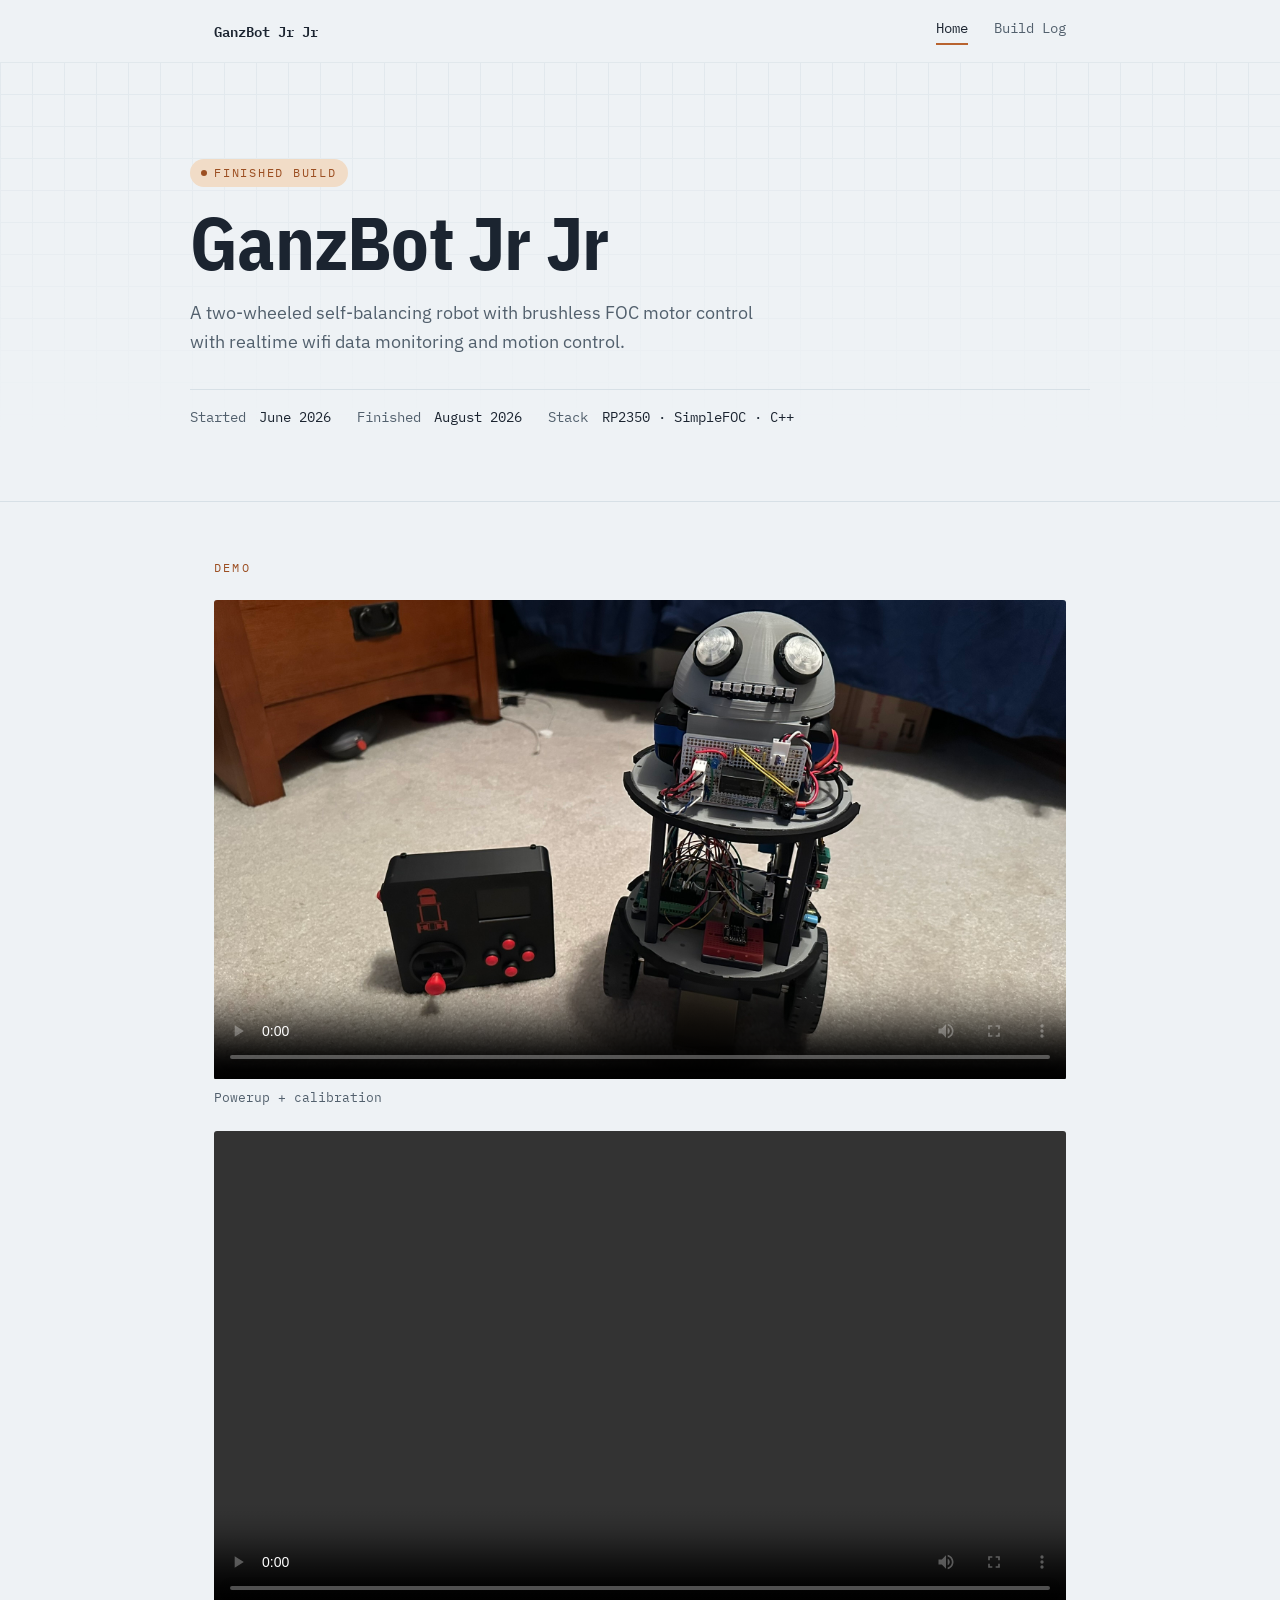
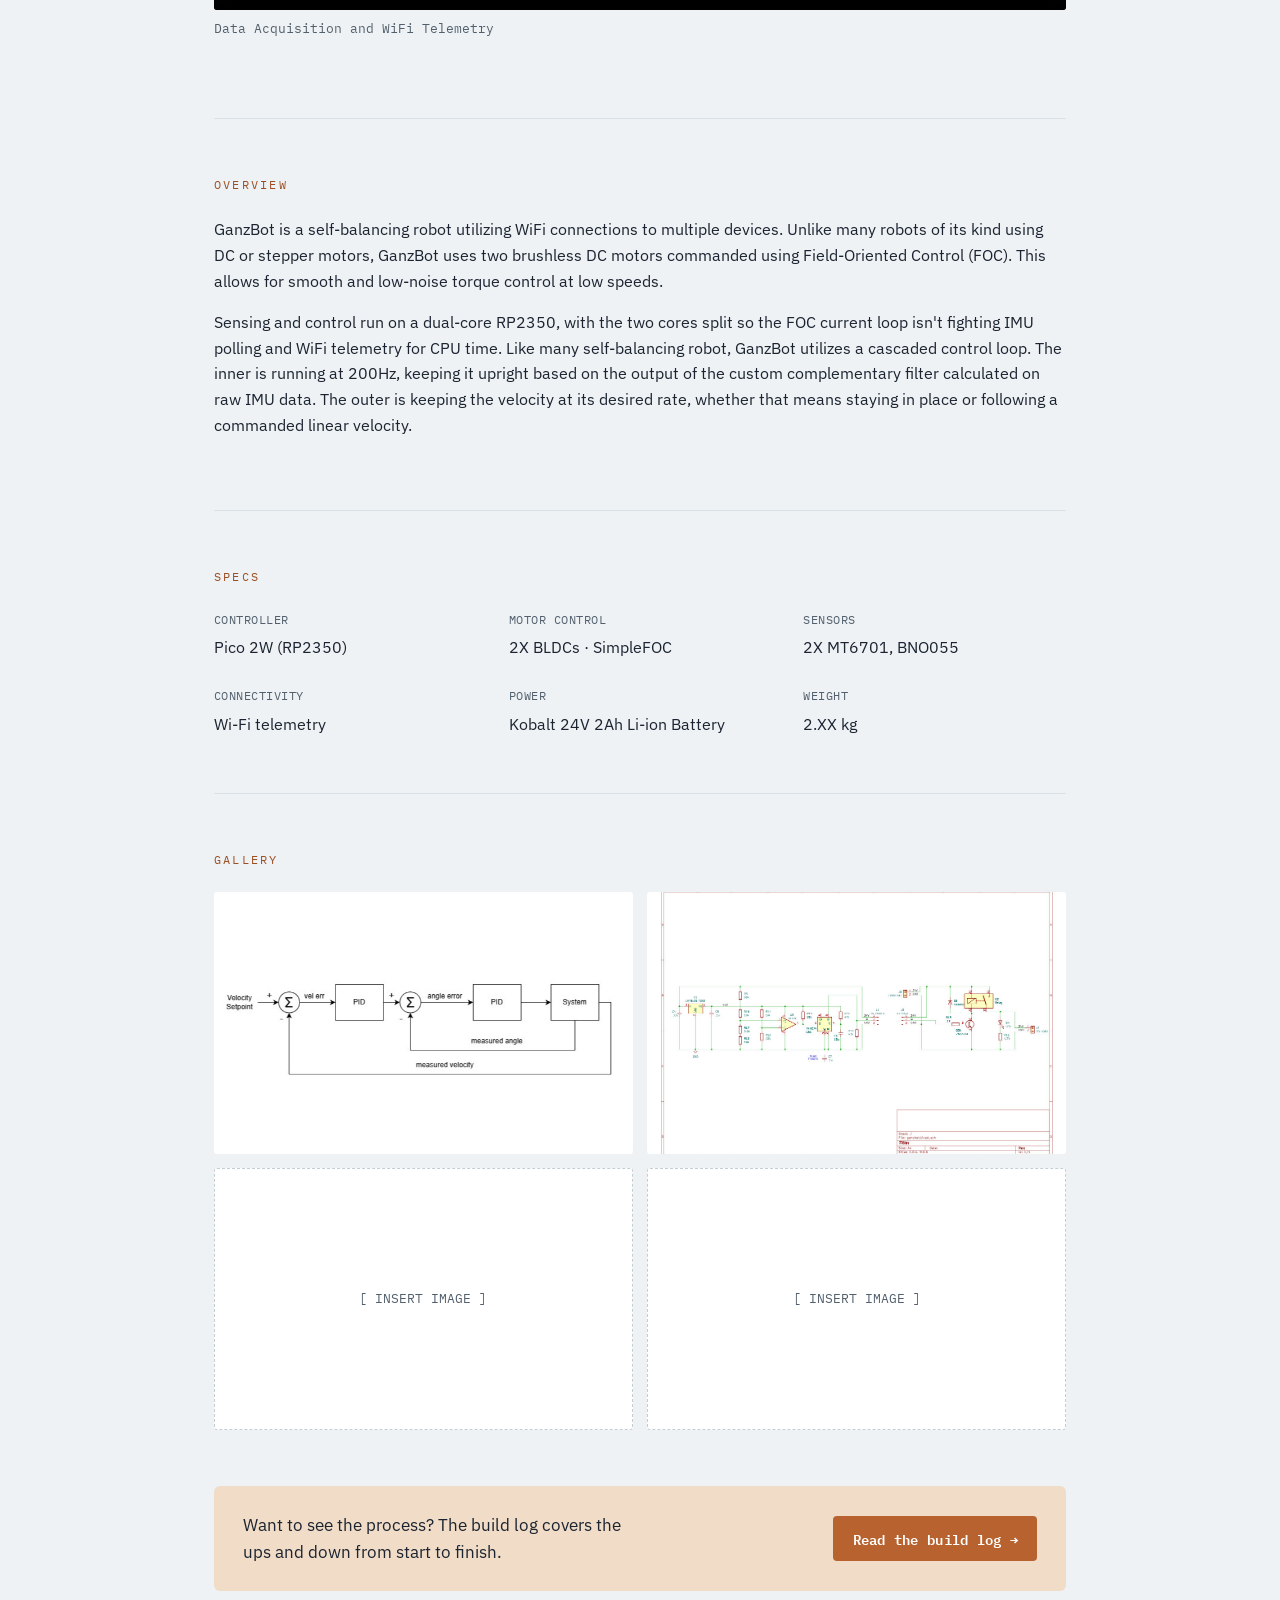
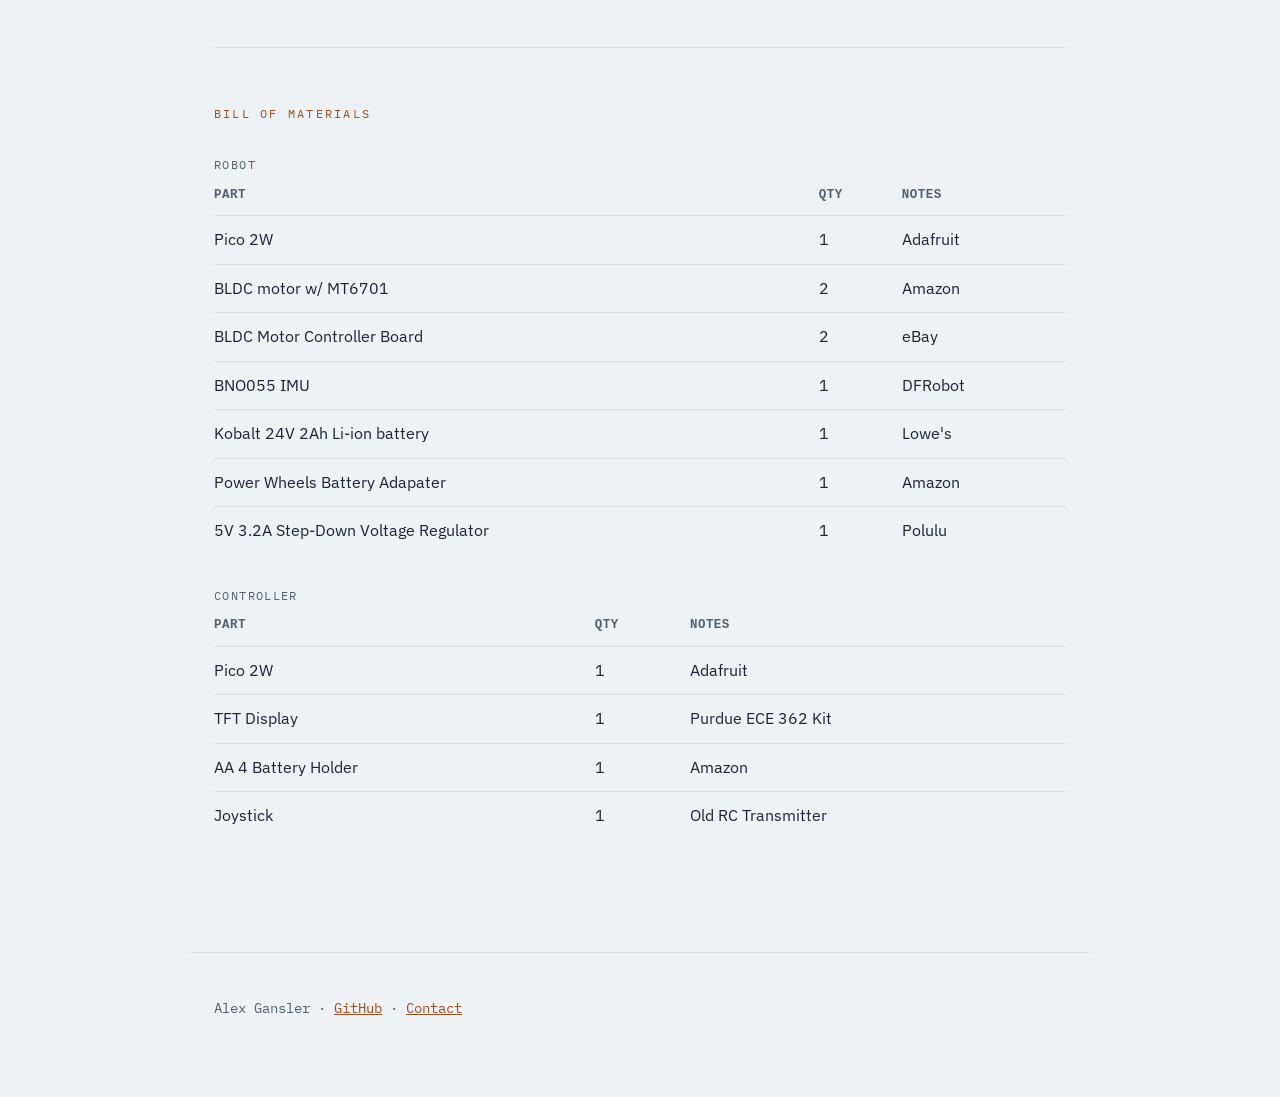
==== commit eb3c7382: "lots of additions" ====
--- a/index.html
+++ b/index.html
@@ -96,6 +96,9 @@
         <a href="#gallery-cascadedloop" class="gallery-item">
           <img src="images/cascadedloop.jpg" alt="control loop block diagram">
         </a>
+        <a href="#gallery-LVCOcircuit" class="gallery-item">
+          <img src="images/LVCO.jpg" alt="low-voltage cutoff circuit diagram">
+        </a>
         <div class="img-placeholder">[ INSERT IMAGE ]</div>
         <div class="img-placeholder">[ INSERT IMAGE ]</div>
       </div>
@@ -105,9 +108,13 @@
       <img src="images/cascadedloop.jpg" alt="control loop block diagram">
     </a>
 
+    <a href="#_" id="gallery-LVCOcircuit" class="lightbox">
+      <img src="images/LVCO.jpg" alt="low-voltage cutoff circuit diagram">
+    </a>
+
     <section class="showcase-section">
       <div class="showcase-cta">
-        <p>Curious how it got here? The build log covers the debugging, the dead ends, and the wins.</p>
+        <p>Want to see the process? The build log covers the ups and down from start to finish.</p>
         <a class="cta-button" href="build-log.html">Read the build log →</a>
       </div>
     </section>
